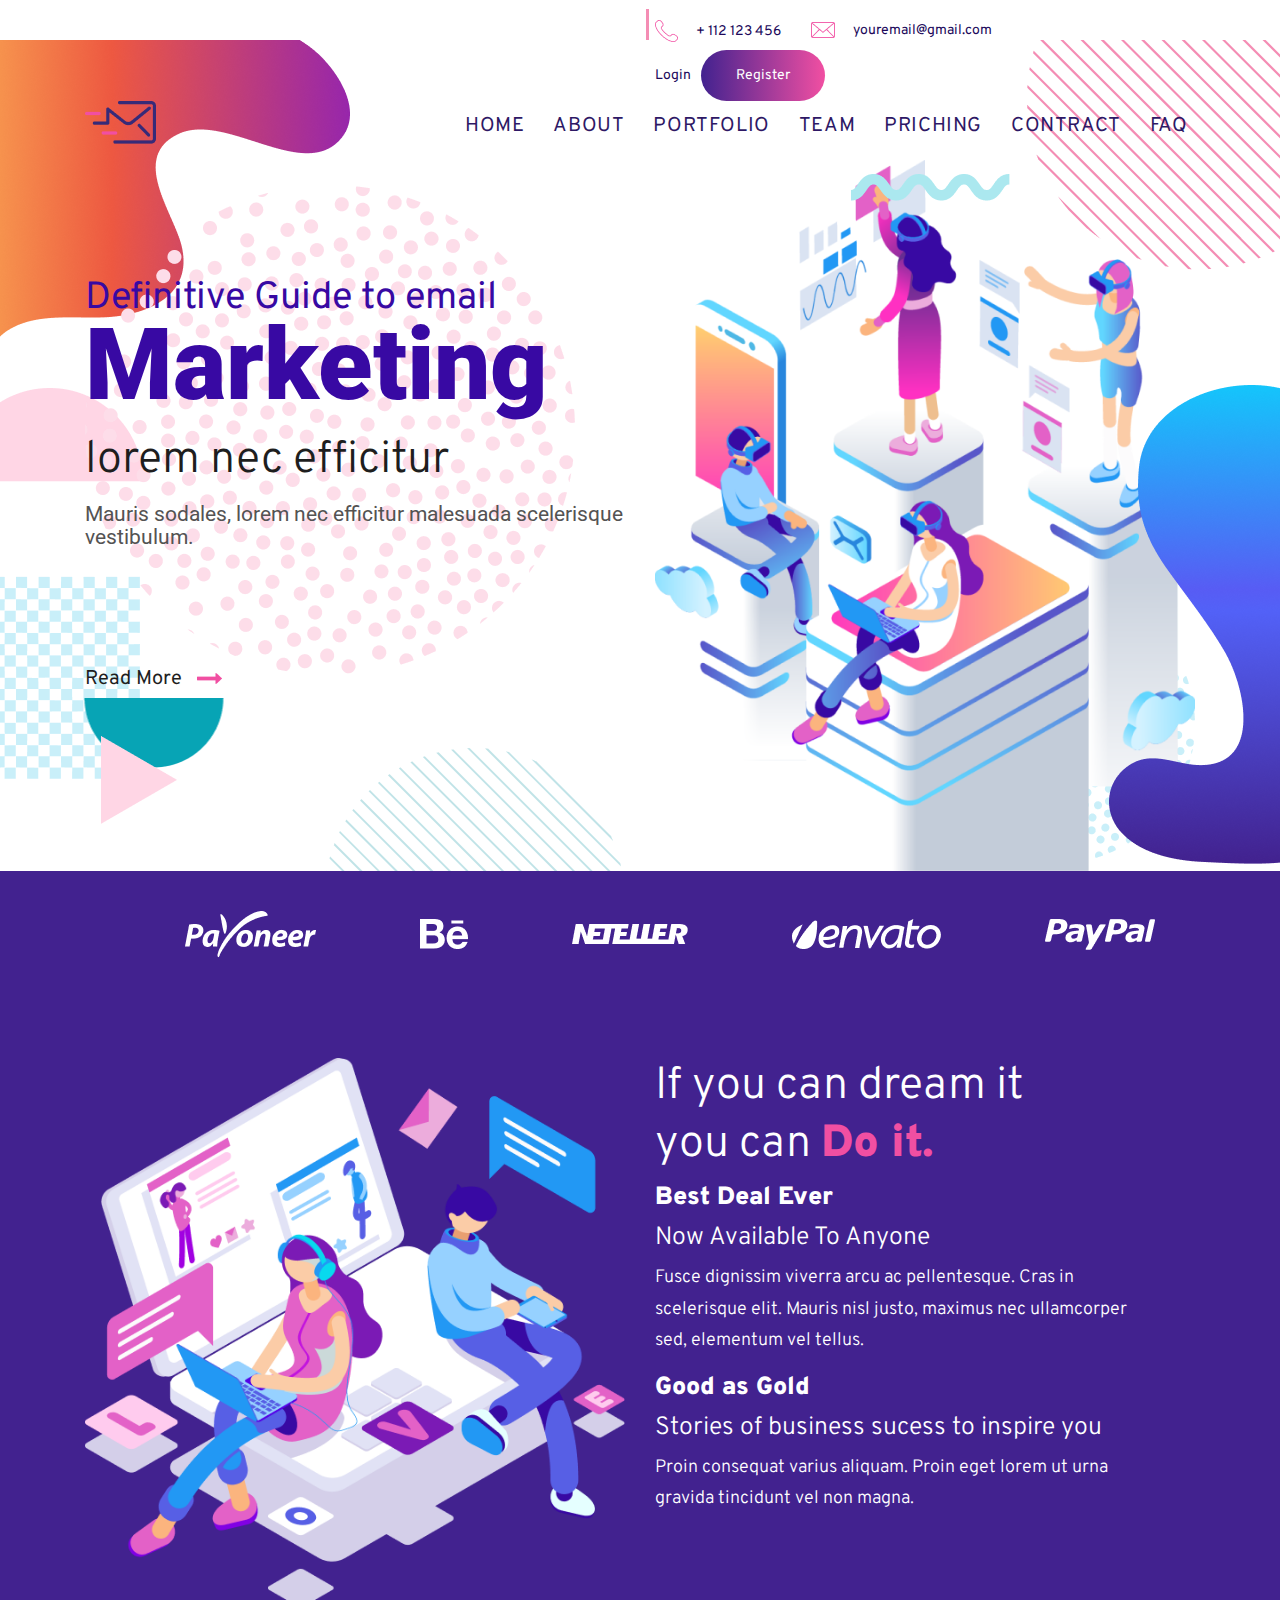
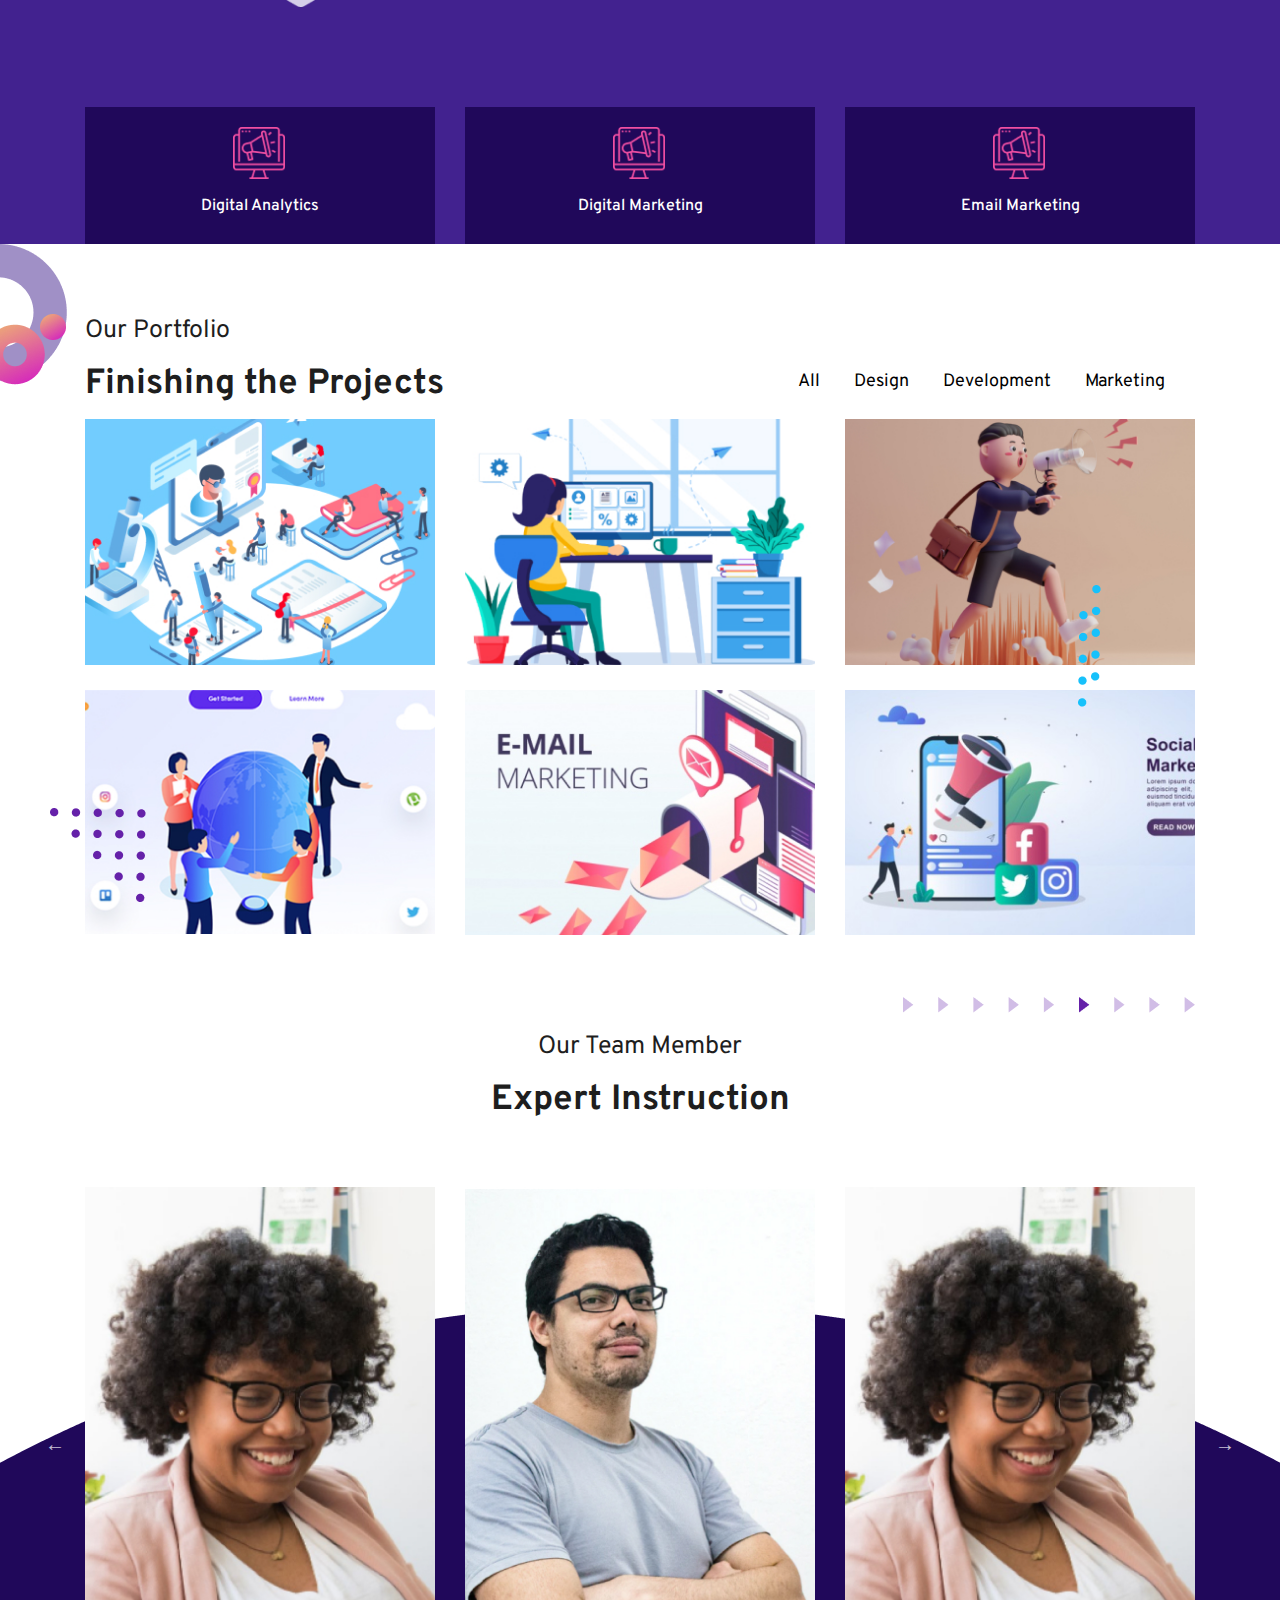
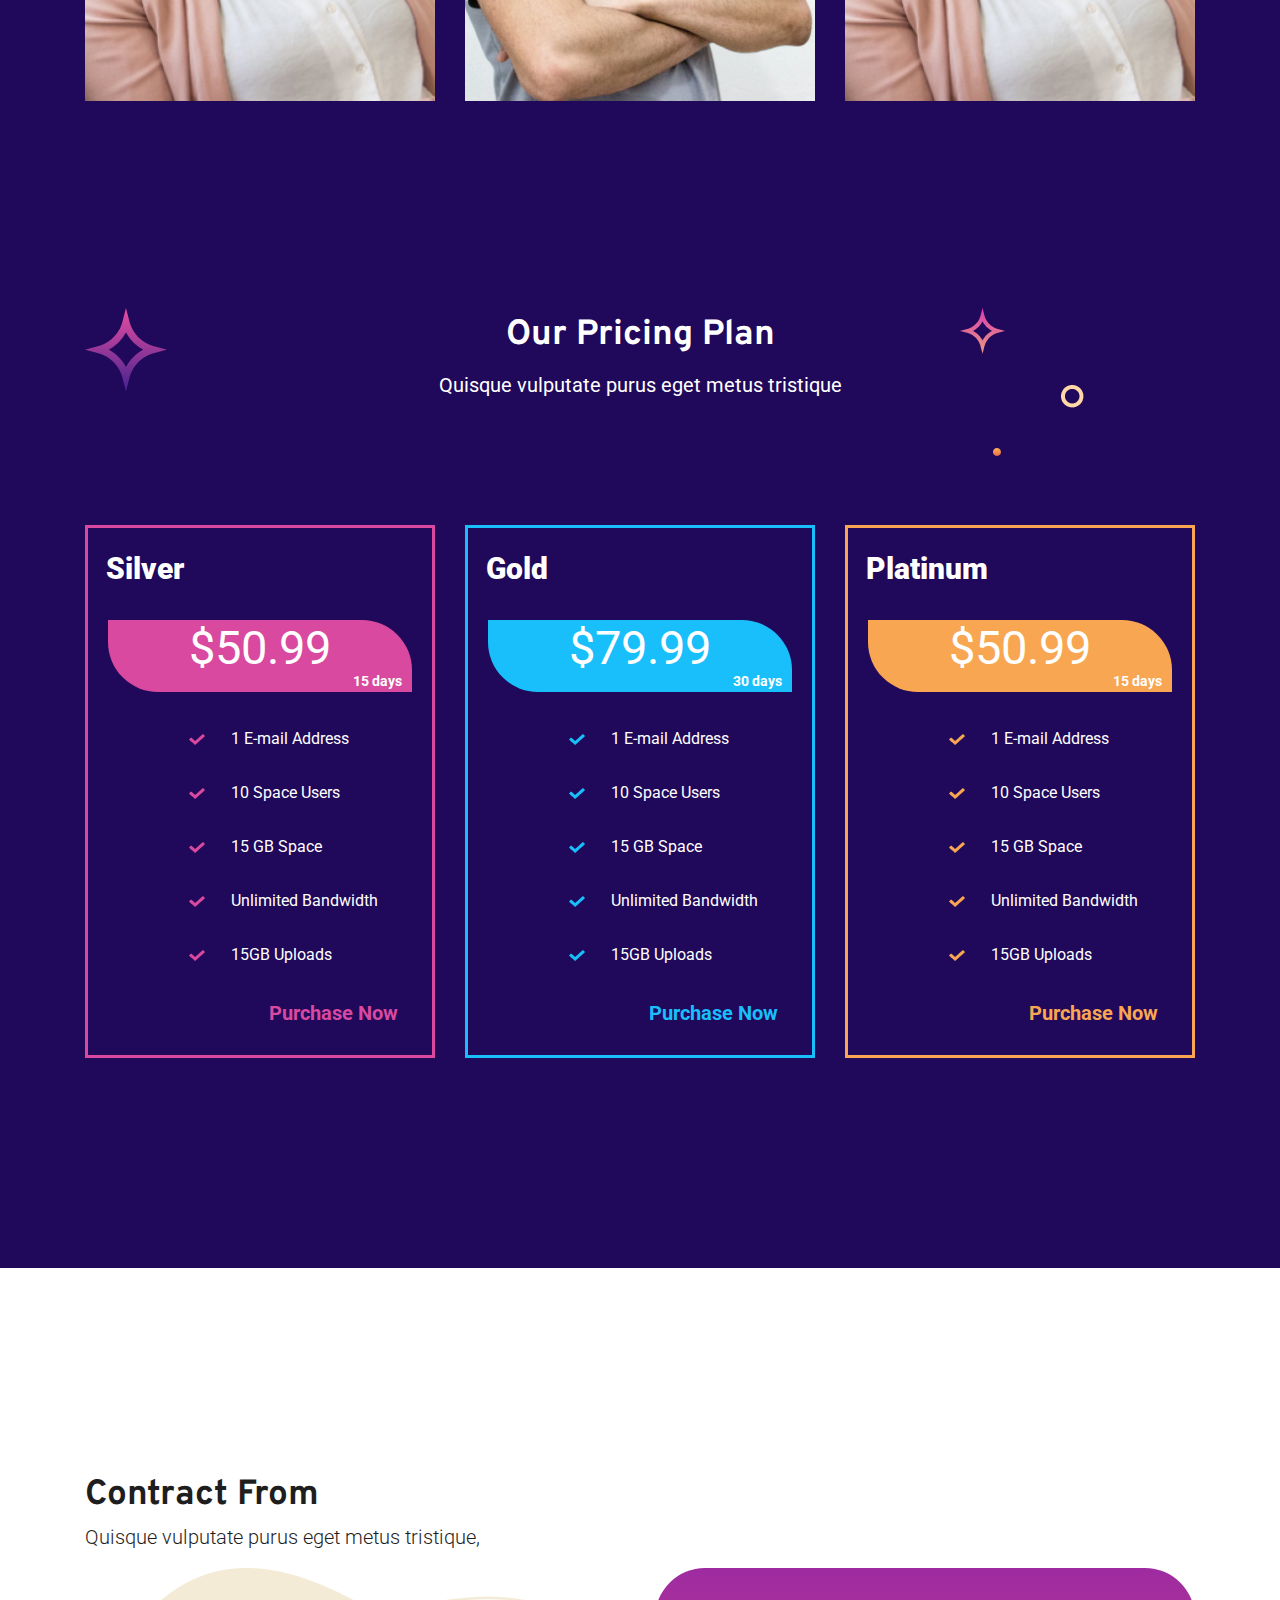
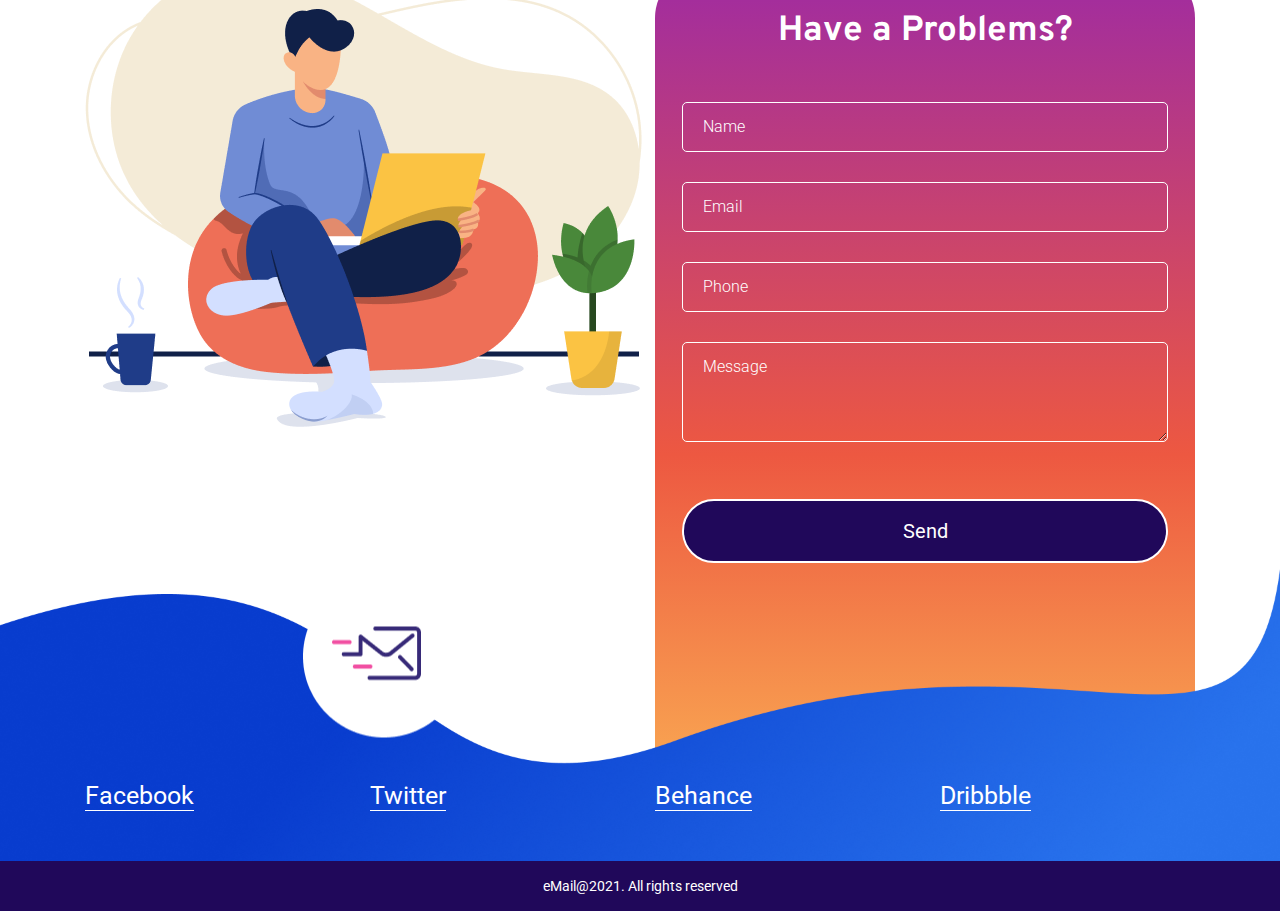
==== index.html @ 158a698a "first file added" ====
<!doctype html>
<html lang="en">

<head>
    <!-- Required meta tags -->
    <meta charset="utf-8">
    <meta name="viewport" content="width=device-width, initial-scale=1, shrink-to-fit=no">
    <title>email-marketing</title>
    <!-- CSS here -->
    <!-- bootstrap CSS file -->
    <link rel="stylesheet" href="assets/css/bootstrap.min.css">
    <!-- font-awesome CSS file -->
    <link rel="stylesheet" href="assets/css/font-awesome.min.css">
    <!-- meanmenu CSS file -->
    <link rel="stylesheet" href="assets/css/meanmenu.css">
    <!-- slick CSS file -->
    <link rel="stylesheet" href="assets/css/slick.css">
    <link rel="stylesheet" href="assets/css/slick-theme.css">
    <!-- default CSS file -->
    <link rel="stylesheet" href="assets/css/default.css">
    <!-- style CSS file -->
    <link rel="stylesheet" href="assets/css/style.css">
    <!-- responsive CSS file -->
    <link rel="stylesheet" href="assets/css/responsive.css">
</head>

<body>
    <!--header area stert-->
    <div class="heder-area">
        <div class="container">
            <div class="row">
                <div class="offset-md-6 col-md-6">
                    <ul class="header-contact">
                        <span></span>
                        <li>
                            <img src="assets/images/call.png" alt="call">
                            + 112 123 456
                        </li>
                        <li>
                            <img src="assets/images/mile.png" alt="mail">
                            youremail@gmail.com
                        </li>
                    </ul>
                    <div class="header-LoginRegister">
                        <ul>
                            <li>Login</li>
                            <li class="register">Register</li>
                        </ul>
                    </div>
                </div>
            </div>
        </div>
    </div>
    <!--header area end-->
    <!--menu area stert-->
    <nav class="menu-area">
        <div class="container">
            <div class="row">
                <div class="col-md-4">
                    <div class="mein-logo">
                        <a href="index2.html"><img src="assets/images/Logo.png" alt="meinlogo"></a>
                    </div>
                </div>
                <div class="col-md-8">
                    <div class="menubar">
                        <ul>
                            <li>
                                <a href="index2.html">Home</a>
                            </li>
                            <li>
                                <a href="index.html">About</a>
                            </li>
                            <li>
                                <a href="index.html">Portfolio</a>
                            </li>
                            <li>
                                <a href="index.html">Team</a>
                            </li>
                            <li>
                                <a href="index.html">Priching</a>
                            </li>
                            <li>
                                <a href="index.html">Contract</a>
                            </li>
                            <li class="pr-0">
                                <a href="index.html">FAQ</a>
                            </li>
                        </ul>
                    </div>
                </div>
            </div>
        </div>
    </nav>
    <!--menu area end-->
    <!--bennar area stert-->
    <section class="benner-area">
        <div class="banner-weper">
            <div class="container">
                <div class="row">
                    <div class="col-md-6">
                        <div class="banner-text">
                            <h5>Definitive Guide to email
                            </h5>
                            <spen>Marketing</spen>
                            <h6>lorem nec efficitur </h6>
                            <p>Mauris sodales, lorem nec efficitur malesuada
                                scelerisque vestibulum.</p>
                            <div class="read"><a href="index.html">Read More <img src="assets/images/right-arow.png" alt="right-arow"></a>
                                <spen><img src="assets/images/read%20more%20before.png" alt=""></spen>
                            </div>
                        </div>
                    </div>
                    <div class="col-md-6">
                        <div class="benner-right">
                            <img src="assets/images/dddddddddddddddddddd%201.png" alt="">
                        </div>
                    </div>
                </div>
            </div>
        </div>
        <div class="benner-laft-icon"></div>
        <div class="benner-right-icon"></div>
    </section>
    <!--bennar area end-->
    <!--about area stert-->
    <section class="about-area">
        <div class="container">
            <div class="about-weper">
                <ul>
                    <li>
                        <a href="index.html"><img src="assets/images/about-logo-01.png" alt="aboutimages"></a>
                    </li>
                    <li>
                        <a href="index.html"><img src="assets/images/about-logo-02.png" alt="aboutimages"></a>
                    </li>
                    <li>
                        <a href="index.html"><img src="assets/images/about-logo-03.png" alt="aboutimages"></a>
                    </li>
                    <li>
                        <a href="index.html"><img src="assets/images/about-logo-04.png" alt="aboutimages"></a>
                    </li>
                    <li>
                        <a href="index.html"><img src="assets/images/about-logo-05.png" alt="aboutimages"></a>
                    </li>
                </ul>
            </div>
            <div class="about-text">
                <div class="row">
                    <div class="col-md-6">
                        <div class="about-image">
                            <img src="assets/images/about-image.png" alt="aboutimage">
                        </div>
                    </div>
                    <div class="col-md-6">
                        <div class="about-text-weper">
                            <h6>If you can dream it
                                you can <spen>Do it.</spen>
                            </h6>
                            <h2>Best Deal Ever
                            </h2>
                            <h3>Now Available
                                To Anyone</h3>
                            <p>Fusce dignissim viverra arcu ac pellentesque. Cras in scelerisque elit. Mauris nisl justo, maximus nec ullamcorper sed, elementum vel tellus.</p>
                            <h2>Good as Gold
                            </h2>
                            <h3>Stories of business sucess to inspire you</h3>
                            <p>Proin consequat varius aliquam. Proin eget lorem ut urna gravida tincidunt vel non magna.</p>
                        </div>
                    </div>
                </div>
            </div>
            <div class="serves-area">
                <div class="row">
                    <div class="col-md-4">
                        <div class="serves-weper">
                            <span class="img">
                                <img class="normal" src="assets/images/service-01.png" alt=""> 
                                <img class="hover" src="assets/images/service-03.png" alt="">
                            </span>

                            <h6>Digital Analytics</h6>
                        </div>
                    </div>
                    <div class="col-md-4">
                        <div class="serves-weper">
                            <span class="img">
                                <img class="normal" src="assets/images/service-01.png" alt=""> 
                                <img class="hover" src="assets/images/service-03.png" alt="">
                            </span>
                            <h6>Digital Marketing</h6>
                        </div>
                    </div>
                    <div class="col-md-4">
                        <div class="serves-weper">
                              <span class="img">
                                    <img class="normal" src="assets/images/service-01.png" alt=""> 
                                    <img class="hover" src="assets/images/service-03.png" alt="">
                                </span>
                            <h6>Email Marketing</h6>
                        </div>
                    </div>
                </div>
            </div>
        </div>
        <div class="cle"></div>
    </section>
    <!--about area end-->
    <!--Project area stert-->
    <section class="project">
        <div class="container">
            <div class="row">
                <div class="col-md-6">
                    <div class="project-title">
                        <h4>Our Portfolio</h4>
                        <h2>Finishing the Projects</h2>
                    </div>
                </div>
                <div class="col-md-6">
                    <div class="project-itembar mixitup">
                        <ul>
                            <li>
                                <button type="button" data-filter=".all" class="mixitup_btn">All</button>
                            </li>
                            <li> <button type="button" data-filter=".Design" class="mixitup_btn">Design</button> </li>
                            <li> <button type="button" data-filter=".Development" class="mixitup_btn">Development</button> </li>
                            <li> <button type="button" data-filter=".Marketing" class="mixitup_btn">Marketing</button></li>
                        </ul>
                    </div>
                </div>
            </div>
            <div class="project-item">
               <div class="mixitup-glary">
                <div class="row">
                    <div class="col-md-4 mix Development">
                        <div class="item-image">
                            <img src="assets/images/item-01.jpg" alt="item-image">
                            <div class="item-text">
                                <h2>Social Media Marketing</h2>
                                <h4> Purus eget metus</h4>
                            </div>
                        </div>
                    </div>
                    <div class="col-md-4 mix Design">
                        <div class="item-image">
                            <img src="assets/images/item-02.jpg" alt="item-image">
                            <div class="item-text">
                                <h2>Social Media Marketing</h2>
                                <h4> Purus eget metus</h4>
                            </div>
                        </div>
                    </div>
                    <div class="col-md-4 mix Development">
                        <div class="item-image">
                            <img src="assets/images/item-03.jpg" alt="item-image">
                            <div class="item-text">
                                <h2>Social Media Marketing</h2>
                                <h4> Purus eget metus</h4>
                            </div>
                        </div>
                    </div>
                    <div class="col-md-4 mix Design">
                        <div class="item-image">
                            <img src="assets/images/item-04.jpg" alt="item-image">
                            <div class="item-text">
                                <h2>Social Media Marketing</h2>
                                <h4> Purus eget metus</h4>
                            </div>
                        </div>
                    </div>
                    <div class="col-md-4 mix Design">
                        <div class="item-image">
                            <img src="assets/images/item-05.jpg" alt="item-image">
                            <div class="item-text">
                                <h2>Social Media Marketing</h2>
                                <h4> Purus eget metus</h4>
                            </div>
                        </div>
                    </div>
                    <div class="col-md-4 mix Marketing">
                        <div class="item-image">
                            <img src="assets/images/item-06.jpg" alt="item-image">
                            <div class="item-text">
                                <h2>Social Media Marketing</h2>
                                <h4> Purus eget metus</h4>
                            </div>
                        </div>
                    </div>
                </div>
            </div>
            </div>
        </div>
        <div class="project-bg"></div>
        <div class="project-bg-two"></div>
        <div class="clr"></div>
    </section>
    <!--Project area end-->
    <!--Team-Member area stert-->
    <section class="team-member">
        <div class="container">
            <div class="team-member-weper">
                <div class="titel">
                    <h3>Our Team Member</h3>
                    <h2>Expert Instruction</h2>
                </div>
                <div class="member-item">
                    <div class="row pojicet">
                        <div class="col-md-4">
                            <div class="member-item-weper">
                                <img src="assets/images/member-item-01.jpg" alt="member-item">
                                <div class="member-item-titel">
                                    <h2>Mycal Black</h2>
                                    <h4>CEO, Founder</h4>
                                    <p>Lorem ipsum dolor sit amet, consectetur adipiscing elit. Sed malesuada vitae nunc vel dignissim. Proin </p>
                                    <div class="member-link">
                                        <ul>
                                            <li><a href="#"><img src="assets/images/memberlink01.png" alt="member-link"></a></li>
                                            <li><a href="#"><img src="assets/images/memberlink02.png" alt="member-link"></a></li>
                                            <li><a href="#"><img src="assets/images/memberlink03.png" alt="member-link"></a></li>
                                            <li><a href="#"><img src="assets/images/memberlink04.png" alt="member-link"></a></li>
                                        </ul>
                                    </div>
                                </div>
                            </div>
                        </div>
                        <div class="col-md-4">
                            <div class="member-item-weper">
                                <img src="assets/images/member-item-02.jpg" alt="member-item">
                                <div class="member-item-titel">
                                    <h2>Mycal Black</h2>
                                    <h4>CEO, Founder</h4>
                                    <p>Lorem ipsum dolor sit amet, consectetur adipiscing elit. Sed malesuada vitae nunc vel dignissim. Proin </p>
                                    <div class="member-link">
                                        <ul>
                                            <li><a href="#"><img src="assets/images/memberlink01.png" alt="member-link"></a></li>
                                            <li><a href="#"><img src="assets/images/memberlink02.png" alt="member-link"></a></li>
                                            <li><a href="#"><img src="assets/images/memberlink03.png" alt="member-link"></a></li>
                                            <li><a href="#"><img src="assets/images/memberlink04.png" alt="member-link"></a></li>
                                        </ul>
                                    </div>
                                </div>
                            </div>
                        </div>
                        <div class="col-md-4">
                            <div class="member-item-weper">
                                <img src="assets/images/member-item-01.jpg" alt="member-item">
                                <div class="member-item-titel">
                                    <h2>Mycal Black</h2>
                                    <h4>CEO, Founder</h4>
                                    <p>Lorem ipsum dolor sit amet, consectetur adipiscing elit. Sed malesuada vitae nunc vel dignissim. Proin </p>
                                    <div class="member-link">
                                        <ul>
                                            <li><a href="#"><img src="assets/images/memberlink01.png" alt="member-link"></a></li>
                                            <li><a href="#"><img src="assets/images/memberlink02.png" alt="member-link"></a></li>
                                            <li><a href="#"><img src="assets/images/memberlink03.png" alt="member-link"></a></li>
                                            <li><a href="#"><img src="assets/images/memberlink04.png" alt="member-link"></a></li>
                                        </ul>
                                    </div>
                                </div>
                            </div>
                        </div>
                        <div class="col-md-4">
                            <div class="member-item-weper">
                                <img src="assets/images/member-item-01.jpg" alt="member-item">
                                <div class="member-item-titel">
                                    <h2>Mycal Black</h2>
                                    <h4>CEO, Founder</h4>
                                    <p>Lorem ipsum dolor sit amet, consectetur adipiscing elit. Sed malesuada vitae nunc vel dignissim. Proin </p>
                                    <div class="member-link">
                                        <ul>
                                            <li><a href="#"><img src="assets/images/memberlink01.png" alt="member-link"></a></li>
                                            <li><a href="#"><img src="assets/images/memberlink02.png" alt="member-link"></a></li>
                                            <li><a href="#"><img src="assets/images/memberlink03.png" alt="member-link"></a></li>
                                            <li><a href="#"><img src="assets/images/memberlink04.png" alt="member-link"></a></li>
                                        </ul>
                                    </div>
                                </div>
                            </div>
                        </div>
                    </div>
                </div>
            </div>
        </div>
    </section>
    <!--Team-Member area end-->
    <!--Plan area stert-->
    <section class="plan-area">
        <div class="container">
            <div class="plan-titel">
                <h2>Our Pricing Plan</h2>
                <h4>Quisque vulputate purus eget metus tristique</h4>
            </div>
            <div class="plan-item">
                <div class="row">
                    <div class="col-md-4">
                        <div class="silver">
                            <h2>Silver</h2>
                            <div class="amount">
                                <h5>$50.99</h5>
                                <h4>15 days</h4>
                            </div>
                            <div class="silver-list">
                                <ul>
                                    <li><img src="assets/images/silverlist.png" alt="silverlist">1 E-mail Address</li>
                                    <li><img src="assets/images/silverlist.png" alt="silverlist">10 Space Users</li>
                                    <li><img src="assets/images/silverlist.png" alt="silverlist">15 GB Space</li>
                                    <li><img src="assets/images/silverlist.png" alt="silverlist">Unlimited Bandwidth</li>
                                    <li><img src="assets/images/silverlist.png" alt="silverlist">15GB Uploads</li>
                                </ul>
                            </div>
                            <div class="purchase-on">
                                <h6>Purchase Now</h6>
                            </div>
                        </div>
                    </div>
                    <div class="col-md-4">
                        <div class="silver gold">
                            <h2>Gold</h2>
                            <div class="amount">
                                <h5>$79.99</h5>
                                <h4>30 days</h4>
                            </div>
                            <div class="silver-list">
                                <ul>
                                    <li><img src="assets/images/silverlist01.png" alt="silverlist">1 E-mail Address</li>
                                    <li><img src="assets/images/silverlist01.png" alt="silverlist">10 Space Users</li>
                                    <li><img src="assets/images/silverlist01.png" alt="silverlist">15 GB Space</li>
                                    <li><img src="assets/images/silverlist01.png" alt="silverlist">Unlimited Bandwidth</li>
                                    <li><img src="assets/images/silverlist01.png" alt="silverlist">15GB Uploads</li>
                                </ul>
                            </div>
                            <div class="purchase-on">
                                <h6>Purchase Now</h6>
                            </div>
                        </div>
                    </div>
                    <div class="col-md-4">
                        <div class="silver platinum">
                            <h2>Platinum</h2>
                            <div class="amount">
                                <h5>$50.99</h5>
                                <h4>15 days</h4>
                            </div>
                            <div class="silver-list">
                                <ul>
                                    <li><img src="assets/images/silverlist02.png" alt="silverlist">1 E-mail Address</li>
                                    <li><img src="assets/images/silverlist02.png" alt="silverlist">10 Space Users</li>
                                    <li><img src="assets/images/silverlist02.png" alt="silverlist">15 GB Space</li>
                                    <li><img src="assets/images/silverlist02.png" alt="silverlist">Unlimited Bandwidth</li>
                                    <li><img src="assets/images/silverlist02.png" alt="silverlist">15GB Uploads</li>
                                </ul>
                            </div>
                            <div class="purchase-on">
                                <h6>Purchase Now</h6>
                            </div>
                        </div>
                    </div>
                </div>
            </div>
        </div>
    </section>
    <!--Plan area end-->
    <!--Contract area stert-->
    <section class="contract-area">
        <div class="container">
            <div class="contract-weper">
                <div class="row">
                    <div class="col-md-6">
                        <div class="contract-titel">
                            <h2>Contract From</h2>
                            <p>Quisque vulputate purus eget metus tristique,</p>
                            <img src="assets/images/contact-bg.png" alt="contact-bg">
                        </div>
                    </div>
                    <div class="col-md-6">
                        <div class="from-weper">
                            <div class="titel">
                                <h2>Have a Problems?</h2>
                            </div>
                            <form action="index.html">
                                <input type="text" id="name" required placeholder="Name">
                                <input type="email" id="email" required placeholder="Email">
                                <input type="number" id="phone" required placeholder="Phone">
                                <textarea id="message" required placeholder="Message"></textarea>
                                <div class="send-btn">
                                    <input type="submit" value="Send">
                                </div>
                            </form>
                        </div>
                    </div>
                </div>
            </div>
        </div>
    </section>
    <!--Contract area end-->
    <!--footer area stert-->
    <footer class="footer-area">
        <div class="container">
            <div class="row">
                <div class="col-md-3">
                    <div class="footer-link">
                        <a href="index.html">Facebook</a>
                    </div>
                </div>
                <div class="col-md-3">
                    <div class="footer-link">
                        <a href="index.html">Twitter</a>
                    </div>
                </div>
                <div class="col-md-3">
                    <div class="footer-link">
                        <a href="index.html">Behance</a>
                    </div>
                </div>
                <div class="col-md-3">
                    <div class="footer-link">
                        <a href="index.html">Dribbble</a>
                    </div>
                </div>
            </div>
        </div>
    </footer>
    <!--footer area end-->
    <!--copright area stert-->
    <div class="copright">
        <div class="container">
            <p>eMail@2021. All rights reserved</p>
        </div>
    </div>
    <!--copright area end-->
    <!-- JS here -->
    <!-- jquery-1.12.4.min core JS file -->
    <script src="assets/js/jquery-1.12.4.min.js"></script>
    <!-- bootstrap core JS file -->
    <script src="assets/js/popper.min.js"></script>
    <script src="assets/js/bootstrap.min.js"></script>
    <!-- mixitup core JS file -->
    <script src="js/mixitup.min.js"></script>
    <!-- slick core JS file -->
    <script src="assets/js/slick.min.js"></script>
    <!-- jquery.meanmenu.min core JS file -->
    <script src="assets/js/jquery.meanmenu.min.js"></script>
    <!-- Magnific Popup core JS file -->
    <script src="assets/js/jquery.magnific-popup.min.js"></script>
    <!-- plugins core JS file -->
    <script src="assets/js/plugins.js"></script>
    <!-- custom core JS file -->
    <script src="assets/js/custom.js"></script>
</body>

</html>
---- assets/css/default.css ----
/* Deafult Margin & Padding */
/*-- Margin Top --*/
.mt-5 {
	margin-top: 5px;
}
.mt-10 {
	margin-top: 10px;
}
.mt-15 {
	margin-top: 15px;
}
.mt-20 {
	margin-top: 20px;
}
.mt-25 {
	margin-top: 25px;
}
.mt-30 {
	margin-top: 30px;
}
.mt-35 {
	margin-top: 35px;
}
.mt-40 {
	margin-top: 40px;
}
.mt-45 {
	margin-top: 45px;
}
.mt-50 {
	margin-top: 50px;
}
.mt-55 {
	margin-top: 55px;
}
.mt-60 {
	margin-top: 60px;
}
.mt-65 {
	margin-top: 65px;
}
.mt-70 {
	margin-top: 70px;
}
.mt-75 {
	margin-top: 75px;
}
.mt-80 {
	margin-top: 80px;
}
.mt-85 {
	margin-top: 85px;
}
.mt-90 {
	margin-top: 90px;
}
.mt-95 {
	margin-top: 95px;
}
.mt-100 {
	margin-top: 100px;
}
.mt-105 {
	margin-top: 105px;
}
.mt-110 {
	margin-top: 110px;
}
.mt-115 {
	margin-top: 115px;
}
.mt-120 {
	margin-top: 120px;
}
.mt-125 {
	margin-top: 125px;
}
.mt-130 {
	margin-top: 130px;
}
.mt-135 {
	margin-top: 135px;
}
.mt-140 {
	margin-top: 140px;
}
.mt-145 {
	margin-top: 145px;
}
.mt-150 {
	margin-top: 150px;
}
.mt-155 {
	margin-top: 155px;
}
.mt-160 {
	margin-top: 160px;
}
.mt-165 {
	margin-top: 165px;
}
.mt-170 {
	margin-top: 170px;
}
.mt-175 {
	margin-top: 175px;
}
.mt-180 {
	margin-top: 180px;
}
.mt-185 {
	margin-top: 185px;
}
.mt-190 {
	margin-top: 190px;
}
.mt-195 {
	margin-top: 195px;
}
.mt-200 {
	margin-top: 200px;
}
/*-- Margin Bottom --*/

.mb-5 {
	margin-bottom: 5px;
}
.mb-10 {
	margin-bottom: 10px;
}
.mb-15 {
	margin-bottom: 15px;
}
.mb-20 {
	margin-bottom: 20px;
}
.mb-25 {
	margin-bottom: 25px;
}
.mb-30 {
	margin-bottom: 30px;
}
.mb-35 {
	margin-bottom: 35px;
}
.mb-40 {
	margin-bottom: 40px;
}
.mb-45 {
	margin-bottom: 45px;
}
.mb-50 {
	margin-bottom: 50px;
}
.mb-55 {
	margin-bottom: 55px;
}
.mb-60 {
	margin-bottom: 60px;
}
.mb-65 {
	margin-bottom: 65px;
}
.mb-70 {
	margin-bottom: 70px;
}
.mb-75 {
	margin-bottom: 75px;
}
.mb-80 {
	margin-bottom: 80px;
}
.mb-85 {
	margin-bottom: 85px;
}
.mb-90 {
	margin-bottom: 90px;
}
.mb-95 {
	margin-bottom: 95px;
}
.mb-100 {
	margin-bottom: 100px;
}
.mb-105 {
	margin-bottom: 105px;
}
.mb-110 {
	margin-bottom: 110px;
}
.mb-115 {
	margin-bottom: 115px;
}
.mb-120 {
	margin-bottom: 120px;
}
.mb-125 {
	margin-bottom: 125px;
}
.mb-130 {
	margin-bottom: 130px;
}
.mb-135 {
	margin-bottom: 135px;
}
.mb-140 {
	margin-bottom: 140px;
}
.mb-145 {
	margin-bottom: 145px;
}
.mb-150 {
	margin-bottom: 150px;
}
.mb-155 {
	margin-bottom: 155px;
}
.mb-160 {
	margin-bottom: 160px;
}
.mb-165 {
	margin-bottom: 165px;
}
.mb-170 {
	margin-bottom: 170px;
}
.mb-175 {
	margin-bottom: 175px;
}
.mb-180 {
	margin-bottom: 180px;
}
.mb-185 {
	margin-bottom: 185px;
}
.mb-190 {
	margin-bottom: 190px;
}
.mb-195 {
	margin-bottom: 195px;
}
.mb-200 {
	margin-bottom: 200px;
}
/*-- Padding Top --*/

.pt-5 {
	padding-top: 5px;
}
.pt-10 {
	padding-top: 10px;
}
.pt-15 {
	padding-top: 15px;
}
.pt-20 {
	padding-top: 20px;
}
.pt-25 {
	padding-top: 25px;
}
.pt-30 {
	padding-top: 30px;
}
.pt-35 {
	padding-top: 35px;
}
.pt-40 {
	padding-top: 40px;
}
.pt-45 {
	padding-top: 45px;
}
.pt-50 {
	padding-top: 50px;
}
.pt-55 {
	padding-top: 55px;
}
.pt-60 {
	padding-top: 60px;
}
.pt-65 {
	padding-top: 65px;
}
.pt-70 {
	padding-top: 70px;
}
.pt-75 {
	padding-top: 75px;
}
.pt-80 {
	padding-top: 80px;
}
.pt-85 {
	padding-top: 85px;
}
.pt-90 {
	padding-top: 90px;
}
.pt-95 {
	padding-top: 95px;
}
.pt-100 {
	padding-top: 100px;
}
.pt-105 {
	padding-top: 105px;
}
.pt-110 {
	padding-top: 110px;
}
.pt-115 {
	padding-top: 115px;
}
.pt-120 {
	padding-top: 120px;
}
.pt-125 {
	padding-top: 125px;
}
.pt-130 {
	padding-top: 130px;
}
.pt-135 {
	padding-top: 135px;
}
.pt-140 {
	padding-top: 140px;
}
.pt-145 {
	padding-top: 145px;
}
.pt-150 {
	padding-top: 150px;
}
.pt-155 {
	padding-top: 155px;
}
.pt-160 {
	padding-top: 160px;
}
.pt-165 {
	padding-top: 165px;
}
.pt-170 {
	padding-top: 170px;
}
.pt-175 {
	padding-top: 175px;
}
.pt-180 {
	padding-top: 180px;
}
.pt-185 {
	padding-top: 185px;
}
.pt-190 {
	padding-top: 190px;
}
.pt-195 {
	padding-top: 195px;
}
.pt-200 {
	padding-top: 200px;
}
/*-- Padding Bottom --*/

.pb-5 {
	padding-bottom: 5px;
}
.pb-10 {
	padding-bottom: 10px;
}
.pb-15 {
	padding-bottom: 15px;
}
.pb-20 {
	padding-bottom: 20px;
}
.pb-25 {
	padding-bottom: 25px;
}
.pb-30 {
	padding-bottom: 30px;
}
.pb-35 {
	padding-bottom: 35px;
}
.pb-40 {
	padding-bottom: 40px;
}
.pb-45 {
	padding-bottom: 45px;
}
.pb-50 {
	padding-bottom: 50px;
}
.pb-55 {
	padding-bottom: 55px;
}
.pb-60 {
	padding-bottom: 60px;
}
.pb-65 {
	padding-bottom: 65px;
}
.pb-70 {
	padding-bottom: 70px;
}
.pb-75 {
	padding-bottom: 75px;
}
.pb-80 {
	padding-bottom: 80px;
}
.pb-85 {
	padding-bottom: 85px;
}
.pb-90 {
	padding-bottom: 90px;
}
.pb-95 {
	padding-bottom: 95px;
}
.pb-100 {
	padding-bottom: 100px;
}
.pb-105 {
	padding-bottom: 105px;
}
.pb-110 {
	padding-bottom: 110px;
}
.pb-115 {
	padding-bottom: 115px;
}
.pb-120 {
	padding-bottom: 120px;
}
.pb-125 {
	padding-bottom: 125px;
}
.pb-130 {
	padding-bottom: 130px;
}
.pb-135 {
	padding-bottom: 135px;
}
.pb-140 {
	padding-bottom: 140px;
}
.pb-145 {
	padding-bottom: 145px;
}
.pb-150 {
	padding-bottom: 150px;
}
.pb-155 {
	padding-bottom: 155px;
}
.pb-160 {
	padding-bottom: 160px;
}
.pb-165 {
	padding-bottom: 165px;
}
.pb-170 {
	padding-bottom: 170px;
}
.pb-175 {
	padding-bottom: 175px;
}
.pb-180 {
	padding-bottom: 180px;
}
.pb-185 {
	padding-bottom: 185px;
}
.pb-190 {
	padding-bottom: 190px;
}
.pb-195 {
	padding-bottom: 195px;
}
.pb-200 {
	padding-bottom: 200px;
}



/*-- Padding Left --*/
.pl-0 {
	padding-left: 0px;
}
.pl-5 {
	padding-left: 5px;
}
.pl-10 {
	padding-left: 10px;
}
.pl-15 {
	padding-left: 15px;
}
.pl-20{
	padding-left: 20px;
}
.pl-25 {
	padding-left: 35px;
}
.pl-30 {
	padding-left: 30px;
}
.pl-35 {
	padding-left: 35px;
}

.pl-35 {
	padding-left: 35px;
}

.pl-40 {
	padding-left: 40px;
}

.pl-45 {
	padding-left: 45px;
}

.pl-50 {
	padding-left: 50px;
}

.pl-55 {
	padding-left: 55px;
}

.pl-60 {
	padding-left: 60px;
}
.pl-65 {
	padding-left: 65px;
}
.pl-70 {
	padding-left: 70px;
}
.pl-75 {
	padding-left: 75px;
}
.pl-80 {
	padding-left: 80px;
}
.pl-85 {
	padding-left: 80px;
}
.pl-90 {
	padding-left: 90px;
}
.pl-95 {
	padding-left: 95px;
}
.pl-100 {
	padding-left: 100px;
}


/*-- Padding Right --*/
.pr-0 {
	padding-right: 0px;
}
.pr-5 {
	padding-right: 5px;
}
.pr-10 {
	padding-right: 10px;
}
.pr-15 {
	padding-right: 15px;
}
.pr-20{
	padding-right: 20px;
}
.pr-25 {
	padding-right: 35px;
}
.pr-30 {
	padding-right: 30px;
}
.pr-35 {
	padding-right: 35px;
}

.pr-35 {
	padding-right: 35px;
}

.pr-40 {
	padding-right: 40px;
}

.pr-45 {
	padding-right: 45px;
}

.pr-50 {
	padding-right: 50px;
}

.pr-55 {
	padding-right: 55px;
}

.pr-60 {
	padding-right: 60px;
}
.pr-65 {
	padding-right: 65px;
}
.pr-70 {
	padding-right: 70px;
}
.pr-75 {
	padding-right: 75px;
}
.pr-80 {
	padding-right: 80px;
}
.pr-85 {
	padding-right: 80px;
}
.pr-90 {
	padding-right: 90px;
}
.pr-95 {
	padding-right: 95px;
}
.pr-100 {
	padding-right: 100px;
}

/* font weight */
.f-700{font-weight: 700;}
.f-600{font-weight: 600;}
.f-500{font-weight: 500;}
.f-400{font-weight: 400;}
.f-300{font-weight: 300;}

/* Background Color */

.gray-bg {
	background: #f7f7fd;
}
.white-bg {
	background: #fff;
}
.black-bg {
	background: #222;
}
.theme-bg {
	background: #222;
}
.primary-bg {
	background: #222;
}
/* Color */

.white-color {
	color: #fff;
}
.black-color {
	color: #222;
}
.theme-color {
	color: #222;
}
.primary-color {
	color: #222;
}
/* black overlay */

[data-overlay] {
	position: relative;
}
[data-overlay]::before {
	background: #000 none repeat scroll 0 0;
	content: "";
	height: 100%;
	left: 0;
	position: absolute;
	top: 0;
	width: 100%;
	z-index: 1;
}
[data-overlay="3"]::before {
	opacity: 0.3;
}
[data-overlay="4"]::before {
	opacity: 0.4;
}
[data-overlay="5"]::before {
	opacity: 0.5;
}
[data-overlay="6"]::before {
	opacity: 0.6;
}
[data-overlay="7"]::before {
	opacity: 0.7;
}
[data-overlay="8"]::before {
	opacity: 0.8;
}
[data-overlay="9"]::before {
	opacity: 0.9;
}
---- assets/css/style.css ----
/* 1. Theme default css */
@import url('https://fonts.googleapis.com/css2?family=Overpass:ital,wght@0,100;0,200;0,300;0,400;0,600;0,700;0,800;0,900;1,100;1,200;1,300;1,400;1,600;1,700;1,800;1,900&family=Roboto:ital,wght@0,100;0,300;0,400;0,500;0,700;0,900;1,300;1,400;1,700&display=swap');

* {
    margin: 0;
    padding: 0;
}

ul {
    list-style: none;
    margin: 0;
    padding: 0;
}

body {}

/*header area stert css*/
.header-contact {
    display: inline-flex;
    padding: 20px 0;
    position: relative;
}

.header-contact span {
    position: absolute;
    content: "";
    left: 43.75%;
    right: 55.31%;
    top: 50%;
    bottom: 0px;
    background: #F48DB4;
    z-index: 1;
    transform: translate(-170px, -22px);
}

.header-contact li {
    padding-right: 30px;
    font-family: Overpass;
    font-style: normal;
    font-weight: normal;
    font-size: 14px;
    line-height: 21px;
    color: #20085A;
}

.header-contact li img {
    padding-right: 15px;
}

.header-LoginRegister {
    display: inline-block;
}

.header-LoginRegister ul {
    display: flex;
}

.header-LoginRegister ul li {
    font-family: Overpass;
    font-style: normal;
    font-weight: 400;
    font-size: 14px;
    line-height: 21px;
    color: #20085A;
    cursor: pointer;
}

.header-LoginRegister ul .register {
    background: linear-gradient(90deg, #42228F 0%, #F14FA2 100%);
    padding: 15px 35px;
    border-radius: 50px;
    margin-left: 10px;
    color: #fff;
    margin-top: -15px;
    font-size: 14px;
    font-family: Overpass;
    font-weight: 400;
    cursor: pointer;
}

/*header area end css*/
/*menu area stert css*/
.menubar ul li {
    display: inline-block;
    padding: 10px 25px 0px 0;
    font-family: Overpass;
    font-style: normal;
    font-weight: normal;
    font-size: 20px;
    line-height: 31px;
    letter-spacing: 0.03em;
    text-transform: uppercase;
}

.pr-0 {
    padding-right: 0;
}

.menubar ul li a {
    color: #2E1865;
    text-decoration: none;
    transition: all .3s linear;
}

.menubar ul li a:hover {
    color: #F14FA2;
}

/*menu area end css*/
/*bennar area stert css*/
.benner-area {
    position: relative;
    margin-top: -104px;
    padding-top: 75px;
    z-index: -1;
}

.benner-area:before {
    position: absolute;
    top: 0;
    left: 0;
    content: url(../images/banner-01.png);
    transform: translate(-50% -50%);
}

.benner-area:after {
    position: absolute;
    left: 0;
    bottom: 46%;
    content: url(../images/benner-02.png);
    transform: translate(-50% -50%);
    z-index: -1;
}

.benner-area .banner-weper {
    position: relative padding-top: 90px;
}

.benner-area .banner-weper:before {
    position: absolute;
    top: 0;
    right: 0;
    content: url(../images/benner-06.png);
    transform: translate(-50% -50%);
}

.benner-area .banner-weper:after {
    position: absolute;
    bottom: 0;
    right: 0;
    content: url(../images/benner-10.png);
    transform: translate(-50% -50%);
}

.banner-text {
    margin-top: 70px;
    background: url(../images/benner-text-bd.png);
    background-repeat: no-repeat;
    position: relative;
}

.banner-text:before {
    position: absolute;
    bottom: -360px;
    right: 0;
    content: url(../images/benner-05.png);
    transform: translate(-50% -50%);
    z-index: -1;
}

.banner-text h5 {
    font-family: Overpass;
    font-style: normal;
    font-weight: 400;
    font-size: 38px;
    line-height: 58px;
    color: #3809A3;
    padding-top: 85px;
}

.banner-text spen {
    font-family: Roboto;
    font-style: normal;
    font-weight: 900;
    font-size: 100px;
    line-height: 58px;
    color: #3809A3;
}

.banner-text h6 {
    font-family: Overpass;
    font-style: normal;
    font-weight: 300;
    font-size: 45px;
    line-height: 69px;
    color: #1E1E1E;
    margin-top: 20px;
}

.banner-text p {
    font-family: Roboto;
    font-style: normal;
    font-weight: 400;
    font-size: 21px;
    line-height: 23px;
    color: #545353;
    padding-bottom: 85px;
}

.banner-text .read {
    margin-top: 30px;
    position: relative;
}


.benner-laft-icon:before {
    position: absolute;
    bottom: 40px;
    left: 100px;
    content: url(../images/benner-04.png);
    transform: translate(-50% -50%);
    z-index: 1;
}

.benner-laft-icon:after {
    position: absolute;
    bottom: 85px;
    left: 0;
    content: url(../images/benner-03.png);
    transform: translate(-50% -50%);
    z-index: -1;
}

.banner-text .read a {
    font-family: Overpass;
    font-style: normal;
    font-weight: normal;
    font-size: 20px;
    line-height: 31px;
    color: #1E1E1E;
    text-decoration: none;
}

.banner-text .read spen {
    position: absolute;
    content: "";
    left: 173px;
    right: 0;
    top: 32px;
    bottom: 0;
    transform: translate(-50%, -50%);
}

.banner-text .read img {
    padding-left: 10px;
}

.benner-right {
    position: relative;
}

.benner-right img {
    width: 100%;
    margin-top: 45px;
}

.benner-right-icon:before {
    position: absolute;
    top: 134px;
    right: 270px;
    content: url(../images/benner-07.png);
    transform: translate(-50% -50%);
}

.benner-right-icon:after {
    position: absolute;
    bottom: 0;
    right: 85px;
    content: url(../images/benner-09.png);
    transform: translate(-50% -50%);
    z-index: -1;
}

/*bennar area end css*/
/*about area stert css*/
.about-area {
    background: #42228F;
}

.about-weper {
    padding-top: 40px;
}

.about-weper ul {}

.about-weper ul li {
    display: inline-block;
    padding-left: 100px;
}

.about-text {
    padding: 100px 0;
}

.about-image img {
    width: 100%;
}

.about-text-weper {
    color: #fff;
}

.about-text-weper h6 {
    font-family: Overpass;
    font-style: normal;
    font-weight: 300;
    font-size: 45px;
    line-height: 129.9%;
    padding-right: 95px;
}

.about-text-weper h6 spen {
    font-family: Overpass;
    font-style: normal;
    font-weight: 900;
    font-size: 45px;
    line-height: 129.9%;
    color: #F14FA2;
}

.about-text-weper h2 {
    font-family: Overpass;
    font-style: normal;
    font-weight: 900;
    font-size: 25px;
    line-height: 129.9%;
}

.about-text-weper h3 {
    font-family: Overpass;
    font-style: normal;
    font-weight: 300;
    font-size: 25px;
    line-height: 129.9%;
}

.about-text-weper p {
    font-family: Overpass;
    font-style: normal;
    font-weight: 300;
    font-size: 18px;
    line-height: 173.9%;
    padding-right: 50px;
}

.serves-area {}

.serves-area .serves-weper {
    text-align: center;
    background: #20085A;
    padding: 20px 0;
    font-family: Overpass;
    font-style: normal;
    font-weight: 600;
    font-size: 20px;
    line-height: 129.9%;
    color: #fff;
    transition: all .3s;
}
.serves-area .serves-weper .img{
    position: relative;
    display: block;
    width: 55px;
    height: 55px;
    margin: auto;
}
.serves-area .serves-weper .img img{
    position: absolute;
    left: 0;
    top: 0;
    transition: all .3s;
    height: 52px;
    width: 52px;
    object-fit: contain;

}
.serves-area .serves-weper .img img.hover{
    opacity: 0;
}
.serves-area .serves-weper:hover {
    background: #F14FA2;
}

.serves-area .serves-weper:hover .img img.hover{
    opacity: 1;
}

.serves-area .serves-weper:hover .img img.normal{
    opacity: 0;
}

.serves-area .serves-weper h6 {
    padding-top: 15px;
}

/*about area end css*/
/*Project area stert css*/
.project {
    margin: 70px 0;
    position: relative;
}

.project:before {
    position: absolute;
    content: url(../images/project-bg-01.png);
    top: -70px;
    left: 0;

}

.project:after {
    position: absolute;
    content: url(../images/project-bg-03.png);
    bottom: 50px;
    left: 50px;
}

.project .project-bg {
    position: absolute;
    content: url(../images/project-bg-05.png);
    top: 46%;
    right: 15%;
}

.project .project-bg-two {
    position: absolute;
    content: url(../images/project-bg-05.png);
    top: 42%;
    right: 14%;
}

.project-title {
    position: relative;
}

.project-title:before {
    position: absolute;
    content: url(../images/project-bg-02.png);
    top: 10px;
    left: -100px;
}

.project-title:after {
    position: absolute;
    content: url(../images/project-bg-06.png);
    top: 0;
    left: -45px;
}

.project-title h4 {
    font-family: Overpass;
    font-style: normal;
    font-weight: 400;
    font-size: 25px;
    line-height: 35px;
    color: #1E1E1E;

}

.project-title h2 {
    font-family: Overpass;
    font-style: normal;
    font-weight: 700;
    font-size: 35px;
    line-height: 54px;
    color: #1E1E1E;
}

.project-itembar {
    margin-top: 55px;
    text-align: right;
    position: relative;
}

.project-itembar ul {}

.project-itembar ul li {
    display: inline-block;
    padding-right: 30px;
    font-family: Overpass;
    font-style: normal;
    font-weight: 400;
    font-size: 18px;
    line-height: 15px;
    cursor: pointer;
}

button.mixitup_btn {
    border: none;
    background: none;
}

.project-item {
    position: relative;
}

.project-item:after {
    position: absolute;
    content: url(../images/project-bg-04.png);
    bottom: -60px;
    right: 0;
}

.project-item .item-image {
    text-align: center;
    position: relative;
    margin-bottom: 25px;
}

.project-item .item-image:hover.item-image .item-text {
    opacity: 1;
    visibility: visible;
}

.project-item .item-image img {
    width: 100%;
}

.item-image .item-text {
    background: #42228F;
    padding: 10px 0;
    position: absolute;
    bottom: 0;
    width: 100%;
    opacity: 0;
    visibility: hidden;
    transition: all .3s;
}

.project-item .item-image .item-text h2 {
    color: #F14FA2;
    font-family: Overpass;
    font-style: normal;
    font-weight: 700;
    font-size: 20px;
    line-height: 31px;
}

.project-item .item-image .item-text h4 {
    font-family: Overpass;
    font-style: normal;
    font-weight: 400;
    font-size: 14px;
    line-height: 30px;
    color: #FFFFFF;

}










/*Project area end css*/
/*Team-Member area stert css*/
.team-member {
    background: url(../images/bg-shape.png);
    background-position: bottom;
    background-repeat: no-repeat;
    width: 100%;
}

.team-member .team-member-weper {}

.team-member-weper .titel {
    text-align: center;
}

.team-member-weper .titel h3 {
    font-family: Overpass;
    font-style: normal;
    font-weight: 400;
    font-size: 25px;
    line-height: 35px;
    color: #1E1E1E;
}

.team-member-weper .titel h2 {
    font-family: Overpass;
    font-style: normal;
    font-weight: 700;
    font-size: 35px;
    line-height: 54px;
    color: #1E1E1E;
}

.member-item {
    margin-top: 60px;
}

.member-item-weper {
    position: relative;
}

.member-item-weper:hover .member-item-titel {
    visibility: visible;
    opacity: 1;
}

.member-item-weper img {
    width: 100%;
}

.member-item-weper .member-item-titel {
    text-align: center;
    position: absolute;
    top: 0;
    background: #F14FA2;
    padding: 105px 0;
    opacity: 0;
    visibility: hidden;
    transition: all .3s;
}

.member-item-weper .member-item-titel h2 {
    font-family: Roboto;
    font-style: normal;
    font-weight: 500;
    font-size: 29px;
    line-height: 34px;
    color: #FFFFFF;
}

.member-item-weper .member-item-titel h4 {
    font-family: Roboto;
    font-style: normal;
    font-weight: normal;
    font-size: 14px;
    line-height: 16px;
    color: #FFFFFF;
    border-bottom: 2px solid #FFFFFF;
    margin: 0 133px;
    padding-bottom: 10px;
}

.member-item-weper .member-item-titel p {
    font-family: Roboto;
    font-style: normal;
    font-weight: 400;
    font-size: 14px;
    line-height: 25px;
    color: #FFFFFF;
    margin: 30px 20px;
}

.member-link {
    margin-left: -15px;
    padding-top: 67px;
}

.member-link ul {}

.member-link ul li {
    display: inline-block;
    padding-left: 30px;
}

.member-link ul li a {}

.member-link ul li a img {
    width: 100%;
}




/*Team-Member area stert css*/
/*Plan area stert css*/

.plan-area {
    background: #20085A;
    padding: 210px 0;
    margin-top: -3px;
}

.plan-area .plan-titel {
    text-align: center;
    position: relative;
}

.plan-area .plan-titel:before {
    position: absolute;
    top: 0;
    content: url(../images/plantitel01.png);
    right: 10%;
    z-index: 1;
}

.plan-area .plan-titel:after {
    position: absolute;
    top: 0;
    content: url(../images/plantitel02.png);
    left: 0;
    z-index: 1;
}

.plan-area .plan-titel h2 {
    font-family: Overpass;
    font-style: normal;
    font-weight: 700;
    font-size: 35px;
    line-height: 54px;
    color: #FFFFFF;

}

.plan-area .plan-titel h4 {
    font-family: Roboto;
    font-style: normal;
    font-weight: 400;
    font-size: 20px;
    line-height: 30px;
    color: #FFFFFF;
}

.plan-item {
    margin-top: 125px;
}

.silver {
    color: #fff;
    border: 3px solid #D8499F;

}

.silver h2 {
    padding: 23px 0 26px 18px;
    font-family: Roboto;
    font-style: normal;
    font-weight: 900;
    font-size: 30px;
    line-height: 35px;
}

.amount {
    background: #D8499F;
    border-top-right-radius: 50px;
    border-bottom-left-radius: 50px;
    margin: 0 20px;
}

.amount h5 {
    font-family: Roboto;
    font-style: normal;
    font-weight: 400;
    font-size: 47px;
    line-height: 55px;
    text-align: center;
    margin: 0;
}

.amount h4 {
    font-family: Roboto;
    font-style: normal;
    font-weight: 700;
    font-size: 14px;
    line-height: 12px;
    margin: 0;
    text-align: right;
    padding: 0 10px 5px 0;
}

.silver-list {
    margin: 35px 0 5px 100px;
}

.silver-list ul li {
    padding-bottom: 30px;
}

.silver-list ul li img {
    padding-right: 25px;
}

.purchase-on {
    text-align: right;
}

.purchase-on h6 {
    font-family: Roboto;
    font-style: normal;
    font-weight: 700;
    font-size: 20px;
    line-height: 23px;
    color: #D8499F;
    margin-right: 34px;
    margin-bottom: 30px;
}

.silver.gold {
    border: 3px solid #18BFFB;
}

.silver.gold .amount {
    background: #18BFFB;
}

.silver.gold .purchase-on h6 {
    color: #18BFFB;
}

.silver.platinum {
    border: 3px solid #F9A652;
}

.silver.platinum .amount {
    background: #F9A652;
}

.silver.platinum .purchase-on h6 {
    color: #F9A652;
}

/*Plan area end css*/
/*Contract area stert css*/
.contract-area {
    margin-top: 200px;

}

.contract-weper {}

.contract-titel {}

.contract-titel h2 {
    font-family: Overpass;
    font-style: normal;
    font-weight: 700;
    font-size: 35px;
    line-height: 54px;
    color: #1E1E1E;
    margin-bottom: 0;
}

.contract-titel p {
    font-family: Roboto;
    font-style: normal;
    font-weight: 300;
    font-size: 20px;
    line-height: 30px;
    color: #1E1E1E;
}

.from-weper {
    background: linear-gradient(0deg, #FEC558 -17.09%, #ED5841 38.75%, #9D2AA4 101.39%);
    border-radius: 50px 50px 0px 0px;
    margin-top: 100px;
    z-index: -1;
}

.from-weper .titel {
    padding: 36px 0;
}

.from-weper .titel h2 {
    font-family: Overpass;
    font-style: normal;
    font-weight: 700;
    font-size: 35px;
    line-height: 54px;
    color: #FFFFFF;
    text-align: center;
}

.from-weper form {
    color: #fff;
}
.from-weper input,
.from-weper textarea{
    width: 90%;
    margin: 0px 27px;
    font-family: Roboto;
    font-style: normal;
    font-weight: 300;
    font-size: 16px;
    line-height: 30px;
    color: #FFFFFF;
    padding: 9px 20px;
    background: transparent;
    border: 0.5px solid #FFFFFF;
    box-sizing: border-box;
    border-radius: 5px;
    margin-bottom: 30px;
    transition: all .4s ease-in-out 0s;
}
.from-weper input::placeholder,
.from-weper textarea::placeholder{
    color: #fff;
}
.from-weper textarea{
    height: 100px
}
.from-weper input:focus,
.from-weper textarea:focus{
    outline: none;
    border-color: rgba(255,255,255,.5);
}
.send-btn {
    text-align: center;
}

input[type="submit"] {
    font-family: Roboto;
    font-style: normal;
    font-weight: normal;
    font-size: 20px;
    line-height: 30px;
    color: #FFFFFF;
    background: #20085A;
    border: 2px solid #FFFFFF;
    border-radius: 50px;
    padding: 15px 55px;
    margin-top: 20px;
    margin-bottom: 200px;
}

/*Contract area end css*/
/*footer area stert css*/
.footer-area {
    background-image: url(../images/footer-bg.png);
    background-repeat: no-repeat;
    width: 100%;
    background-position: center;
    background-size: cover;
    margin-top: -22%;
    position: relative;
}

.footer-area:before {
    position: absolute;
    top: 47%;
    left: 30%;
    content: url(../images/footer-befor.png);
    transform: translate(-50%, -50%);
}

.footer-link {
    font-family: Roboto;
    font-style: normal;
    font-weight: normal;
    font-size: 25px;
    line-height: 30px;
    padding: 300px 0 50px 0;
}

.footer-link a {
    text-decoration: none;
    border-bottom: 1px solid #FFFFFF;
    color: #fff;
}

/*footer area end css*/
/*copright area stert css*/
.copright {
    text-align: center;
    background: #20085A;
    padding: 10px 0;
}

.copright p {
    font-family: Roboto;
    font-style: normal;
    font-weight: normal;
    font-size: 14px;
    line-height: 30px;
    color: #FFFFFF;
    margin: 0;

}

/*copright area end css*/
/*index2 css stert*/
/*header-two area stert css*/
.header-two {
    position: absolute;
    top: 0;
    width: 100%;
    z-index: 11;
}

.header-two .header-contact li {
    color: #FFFFFF;
}

.header-two .header-LoginRegister ul li {
    color: #FFFFFF;
}

.header-two .header-LoginRegister ul .register {
    background: none;
}

.header-two .header-LoginRegister ul .register a {
    color: #fff
}

.header-two .header-LoginRegister ul .register a:hover {
    color: #fff
}

/*header-two area end css*/
/*menu area two stert css*/
.menu-area-two {
    position: absolute;
    top: 50px;
    width: 100%;
    z-index: 1;
}

.mein-logo-two {
    margin-top: 14px;
}

.menubar-two {
    position: relative
}

.menubar-two:before {
    position: absolute;
    right: -1px;
    top: -4px;
    background: #15AD7D;
    border-radius: 50px;
    border: 5px solid #1E1E1E;
    padding: 18px;
    content: url(../images/page2/menubtn.png);
    cursor: pointer;
}

.menubar-two ul {
    background: #15AD7D;
    border-radius: 50px;
}

.menubar-two ul li {
    display: inline-block;
    padding: 25px 17px 25px 25px;

}

.menubar-two ul li a {
    font-family: Roboto;
    font-style: normal;
    font-weight: normal;
    font-size: 16px;
    line-height: 19px;
    color: #FFFFFF;
    text-decoration: none;
    position: relative;
}

.menubar-two ul li a:before {
    position: absolute;
    content: "";
    bottom: -8px;
    right: 0;
    width: 20px;
    border: 2px solid #1E1E1E;
    opacity: 0;
    visibility: hidden;
    transition: all .3s linear;
}

.menubar-two ul li a:hover:before {
    opacity: 1;
    visibility: visible;
}

/*menu area two end css*/
/*benner-area two stert css*/
.benner-two {
    top: 0;
    width: 98%;
    z-index: -1;
}

.banner-weper-two {
    padding: 300px 0;
}

.banner-titel {
    color: #ffffff;
}

.banner-titel h5 {
    font-family: Roboto;
    font-style: normal;
    font-weight: normal;
    font-size: 38px;
    line-height: 45px;
}

.banner-titel h2 {
    font-family: Roboto;
    font-style: normal;
    font-weight: normal;
    font-size: 68px;
    line-height: 45px;
}

.banner-titel p {
    padding-top: 55px;
    font-family: Roboto;
    font-style: normal;
    font-weight: 300;
    font-size: 25px;
    line-height: 29px;
    margin: 0;
}

.banner-titel .banner-btn {
    margin-top: 100px;


}

.banner-titel .banner-btn a {
    font-family: Roboto;
    font-style: normal;
    font-weight: normal;
    font-size: 25px;
    line-height: 29px;
    background: #15AD7D;
    color: #ffffff;
    padding: 15px 40px;
    text-decoration: none;
}

button#slick-slide-control00 {
    background: #FFFFFF;
}

.slick-dots {
    bottom: 30px;
}

.slick-dots li button {
    width: 10px;
    height: 10px;
    background: #1E1E1E 80%;
    border-radius: 50%;
    bottom: 61px;
}

/*benner-area two end css*/
/*company-area  stert css*/
.compamy-area {
    background: #15AD7D;
}

.company-weper {}

.company-weper ul {}

.company-weper ul li {
    display: inline-block;
    padding: 45px 50px;
}

/*company-area  end css*/
/*team-area  stert css*/



.team-area {
    margin: 110px 0;
}

.section-titel {
    text-align: center;

}

.section-titel h3 {
    font-family: Roboto;
    font-style: normal;
    font-weight: 300;
    font-size: 45px;
    line-height: 53px;
    color: #1E1E1E;
}

.section-titel h3 span {
    font-family: Roboto;
    font-style: normal;
    font-weight: 500;
    font-size: 45px;
    line-height: 53px;
    color: #1E1E1E;
    margin-left: 10px;
}

.section-titel p {
    font-family: Roboto;
    font-style: normal;
    font-weight: normal;
    font-size: 20px;
    line-height: 30px;
    margin: 0 330px;
}

.team-weper {
    padding: 90px 0;
}

.parson-name {
    display: inline-flex;
    background: #1E1E1E;
    border-radius: 0px 40px 0px 0px;
    transition: all .3s;
}

.team-weper:hover.team-weper .parson-name {
    background: #15AD7D;
}

.parson-name h2 {
    font-family: Roboto;
    font-style: normal;
    font-weight: 500;
    font-size: 20px;
    line-height: 23px;
    color: #15AD7D;
    margin: 0;
    padding: 7px 0 7px 14px;
    transition: all .3s;
}

.team-weper:hover.team-weper .parson-name h2 {
    color: #fff;
}

.parson-name p {
    font-family: Roboto;
    font-style: normal;
    font-weight: normal;
    font-size: 10px;
    line-height: 12px;
    color: #FFFFFF;
    margin: 0;
    padding: 15px 50px 15px 5px;
}

.parson-photo {
    position: relative;
    width: 100%;
}

.member-link.team-two {
    position: absolute;
    bottom: 90px;
    width: 91%;
    background: linear-gradient(360deg, #15AD7D 0%, rgba(21, 173, 125, 0) 100%);
    padding-bottom: 35px;
    right: 11px;
    opacity: 0;
    visibility: hidden;
    transition: all .3s linear;
}

.team-weper:hover .member-link.team-two {
    opacity: 1;
    visibility: visible;
}

.member-link.team-two ul li {
    padding-left: 25px;
}

/*team-area  end css*/
/*Pricing-area  stert css*/

.pric-wepar {
    text-align: center;
    margin-top: 110px;
    padding-top: 50px;
}

.pric-wepar .titel {
    position: absolute;
    background: #FFFFFF;
    border: 4px dashed #1E1E1E;
    border-radius: 95px;
    display: inline-block;
    padding: 40px 29px;
    transition: all .3s linear;
    left: 50%;
    transform: translate(-50%, -50%);
}

.pric-wepar:hover.pric-wepar .titel {
    background: #15AD7D;
    border: none;
}

.pric-wepar .titel h3 {
    font-family: Roboto;
    font-style: normal;
    font-weight: 500;
    font-size: 35px;
    line-height: 41px;
    color: #15AD7D;
    margin: 0;
    transition: all .3s linear;
}

.pric-wepar:hover.pric-wepar .titel h3 {
    color: #fff;
}

.pric-wepar .titel h4 {
    font-family: Roboto;
    font-style: normal;
    font-weight: 400;
    font-size: 20px;
    line-height: 41px;
    color: #000000;
    margin: 0
}

.pric-wepar:hover.pric-wepar .titel h4 {
    color: #fff;
    transition: all .3s linear;
}

.package {
    background: #F4F4F4;
    border-radius: 80px 80px 0px 0px;
    padding: 80px 0;
}

.package h2 {
    font-family: Roboto;
    font-style: normal;
    font-weight: normal;
    font-size: 30px;
    line-height: 35px;
    color: #000000;
    padding: 35px 0;
    margin: 0;
}

.package ul {}

.package ul li {
    font-family: Roboto;
    font-style: normal;
    font-weight: normal;
    font-size: 16px;
    line-height: 19px;
    color: #000000;
    padding-bottom: 20px;
}

.purchase-now {
    position: absolute;
    left: 50%;
    bottom: -7%;
    font-family: Roboto;
    font-style: normal;
    font-weight: normal;
    font-size: 16px;
    line-height: 19px;
    color: #fff;
    background: #000000;
    padding: 15px 35px;
    transform: translate(-50%, -50%);
    transition: all .3s linear;
    border: none;
}

.pric-wepar:hover .purchase-now {
    background: #15AD7D;
}

/*Pricing-area  end css*/
/*from-two-area  stert css*/
.from-two-area {
    margin: 240px 0;
}

.from-two-area .titel {
    text-align: left;
    margin-bottom: 65px;
}

.from-two-area .titel h3 {
    font-family: Roboto;
    font-style: normal;
    font-weight: 300;
    font-size: 45px;
    line-height: 53px;
    color: #1E1E1E;
}

.from-two-area .titel h3 span {
    font-family: Roboto;
    font-style: normal;
    font-weight: 500;
    font-size: 45px;
    line-height: 53px;
    color: #1E1E1E;
}

.from-two-area .titel p {
    font-family: Roboto;
    font-style: normal;
    font-weight: normal;
    font-size: 20px;
    line-height: 30px;
}

input#name-two {
    width: 100%;
    padding: 15px 0 15px 15px;
    border: 1px solid #CBCBCB;
    box-sizing: border-box;
    border-radius: 5px;
    font-family: Roboto;
    font-style: italic;
    font-weight: normal;
    font-size: 16px;
    line-height: 30px;
    color: #CDC7C7;
    margin-bottom: 35px;
}

input#email-two {
    width: 100%;
    padding: 15px 0 15px 15px;
    border: 1px solid #CBCBCB;
    box-sizing: border-box;
    border-radius: 5px;
    font-family: Roboto;
    font-style: italic;
    font-weight: normal;
    font-size: 16px;
    line-height: 30px;
    color: #CDC7C7;
    margin-bottom: 35px;
}

input#phone-two {
    width: 100%;
    padding: 15px 0 15px 15px;
    border: 1px solid #CBCBCB;
    box-sizing: border-box;
    border-radius: 5px;
    font-family: Roboto;
    font-style: italic;
    font-weight: normal;
    font-size: 16px;
    line-height: 30px;
    color: #CDC7C7;
}

textarea#message-two {
    width: 100%;
    height: 61%;
    padding: 15px 0 0 20px;
    border: 1px solid #CBCBCB;
    box-sizing: border-box;
    border-radius: 5px;
    font-family: Roboto;
    font-style: italic;
    font-weight: normal;
    font-size: 16px;
    line-height: 30px;
    color: #CDC7C7;
    margin-bottom: 32px;
}

input#send-btn-two {
    font-family: Roboto;
    font-style: normal;
    font-weight: normal;
    font-size: 16px;
    line-height: 30px;
    background: #15AD7D;
    padding: 15px 55px;
    border-radius: 5px;
    padding: 15px 55px;
    margin: 0;
}
/*from-two-area  end css*/

/*footer area stert css*/
.footer-area.page-two-ft {
    background: #1E1E1E;
    margin: 0;
}
.footer-area.page-two-ft::before{
    display: none;
}
.footer-area.page-two-ft .footer-link {
    padding: 175px 0 80px;
}
.footer-area.page-two-ft .footer-link a{
    transition: all .3s linear;
}
.footer-area.page-two-ft .footer-link a:hover{
    color: #15AD7D;
    border-bottom:none;
    text-decoration: underline;
}
/*footer area end css*/
/*copright area stert css*/
.copright.page-two-cp {
    background: #15AD7D;
}
/*copright area end css*/
---- assets/css/responsive.css ----
/* Normal desktop :1200px. */
@media (min-width: 1200px) and (max-width: 1500px) {


}


/* Normal desktop :992px. */
@media (min-width: 992px) and (max-width: 1200px) {


}

 
/* Tablet desktop :768px. */
@media (min-width: 768px) and (max-width: 991px) {


}

 
/* small mobile :320px. */
@media (max-width: 767px) {

 
}
 
/* Large Mobile :480px. */
@media only screen and (min-width: 480px) and (max-width: 767px) {
.container {width:450px}
 
}
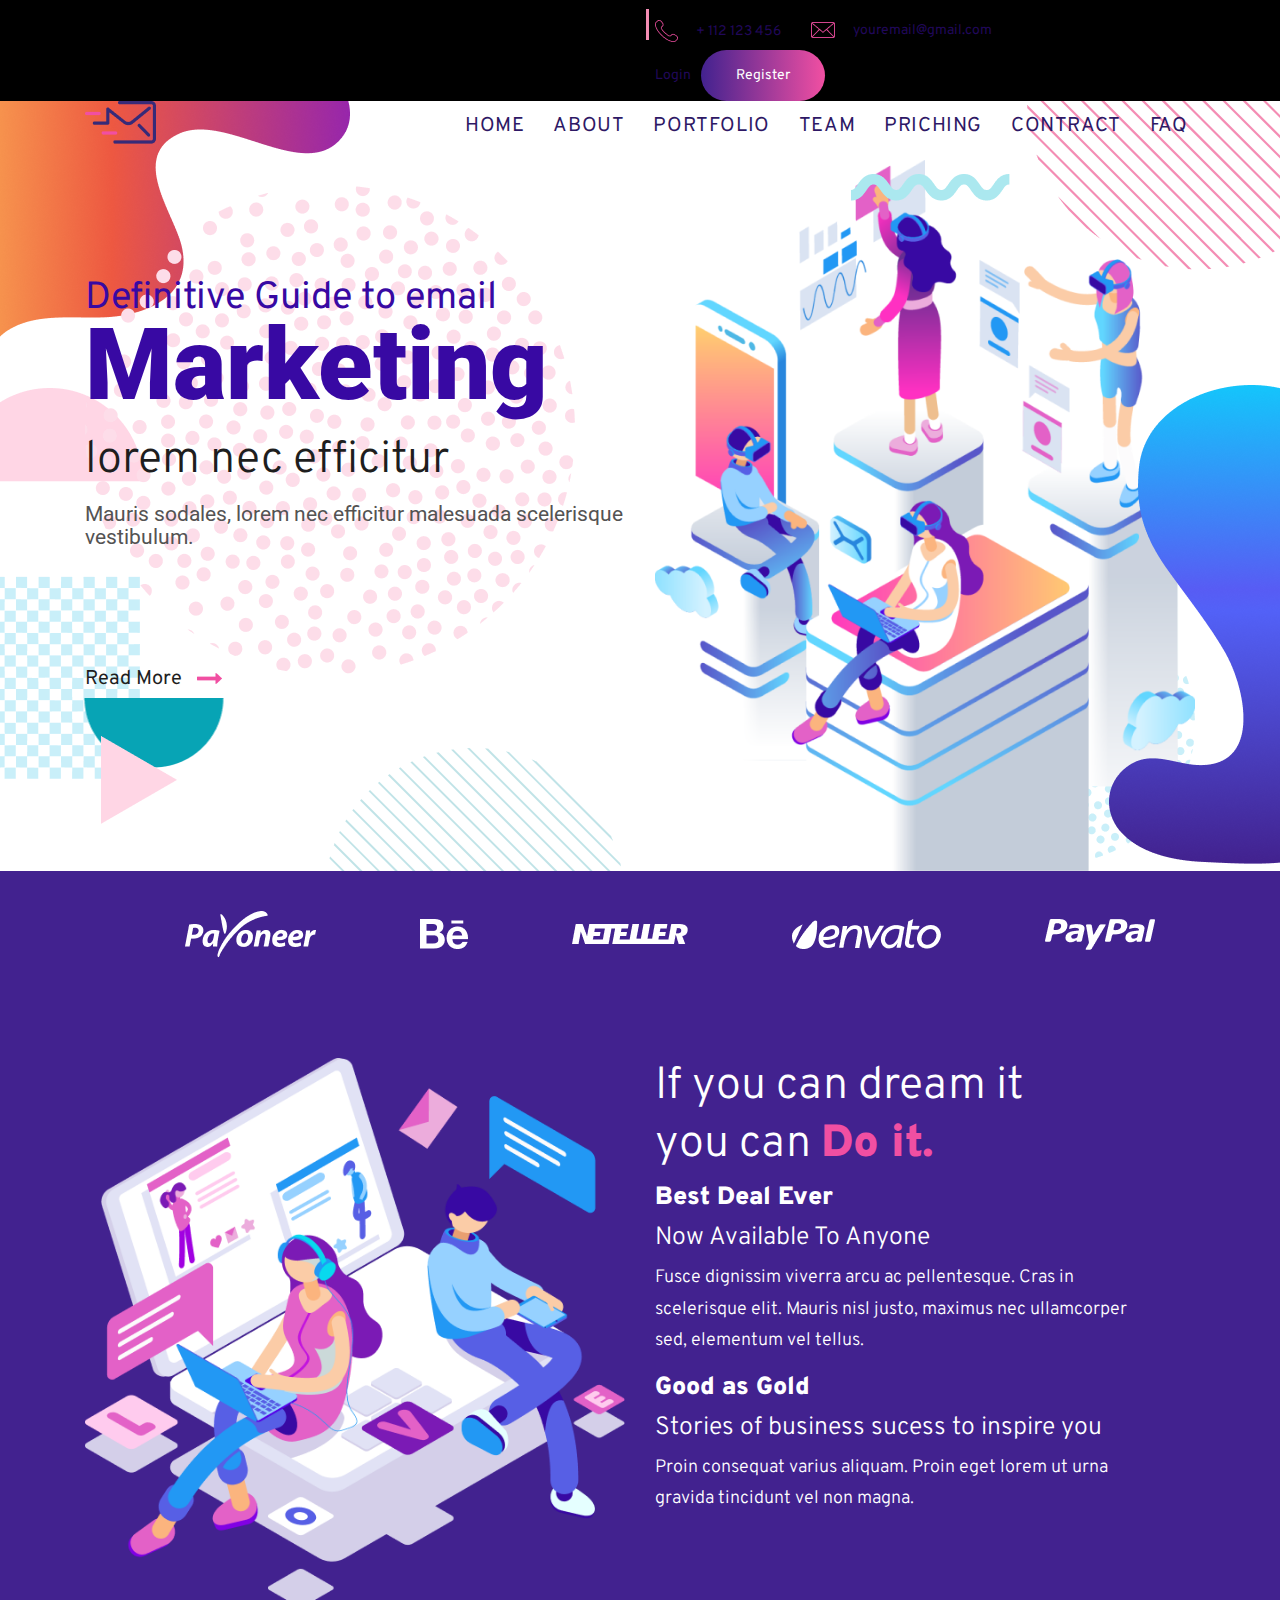
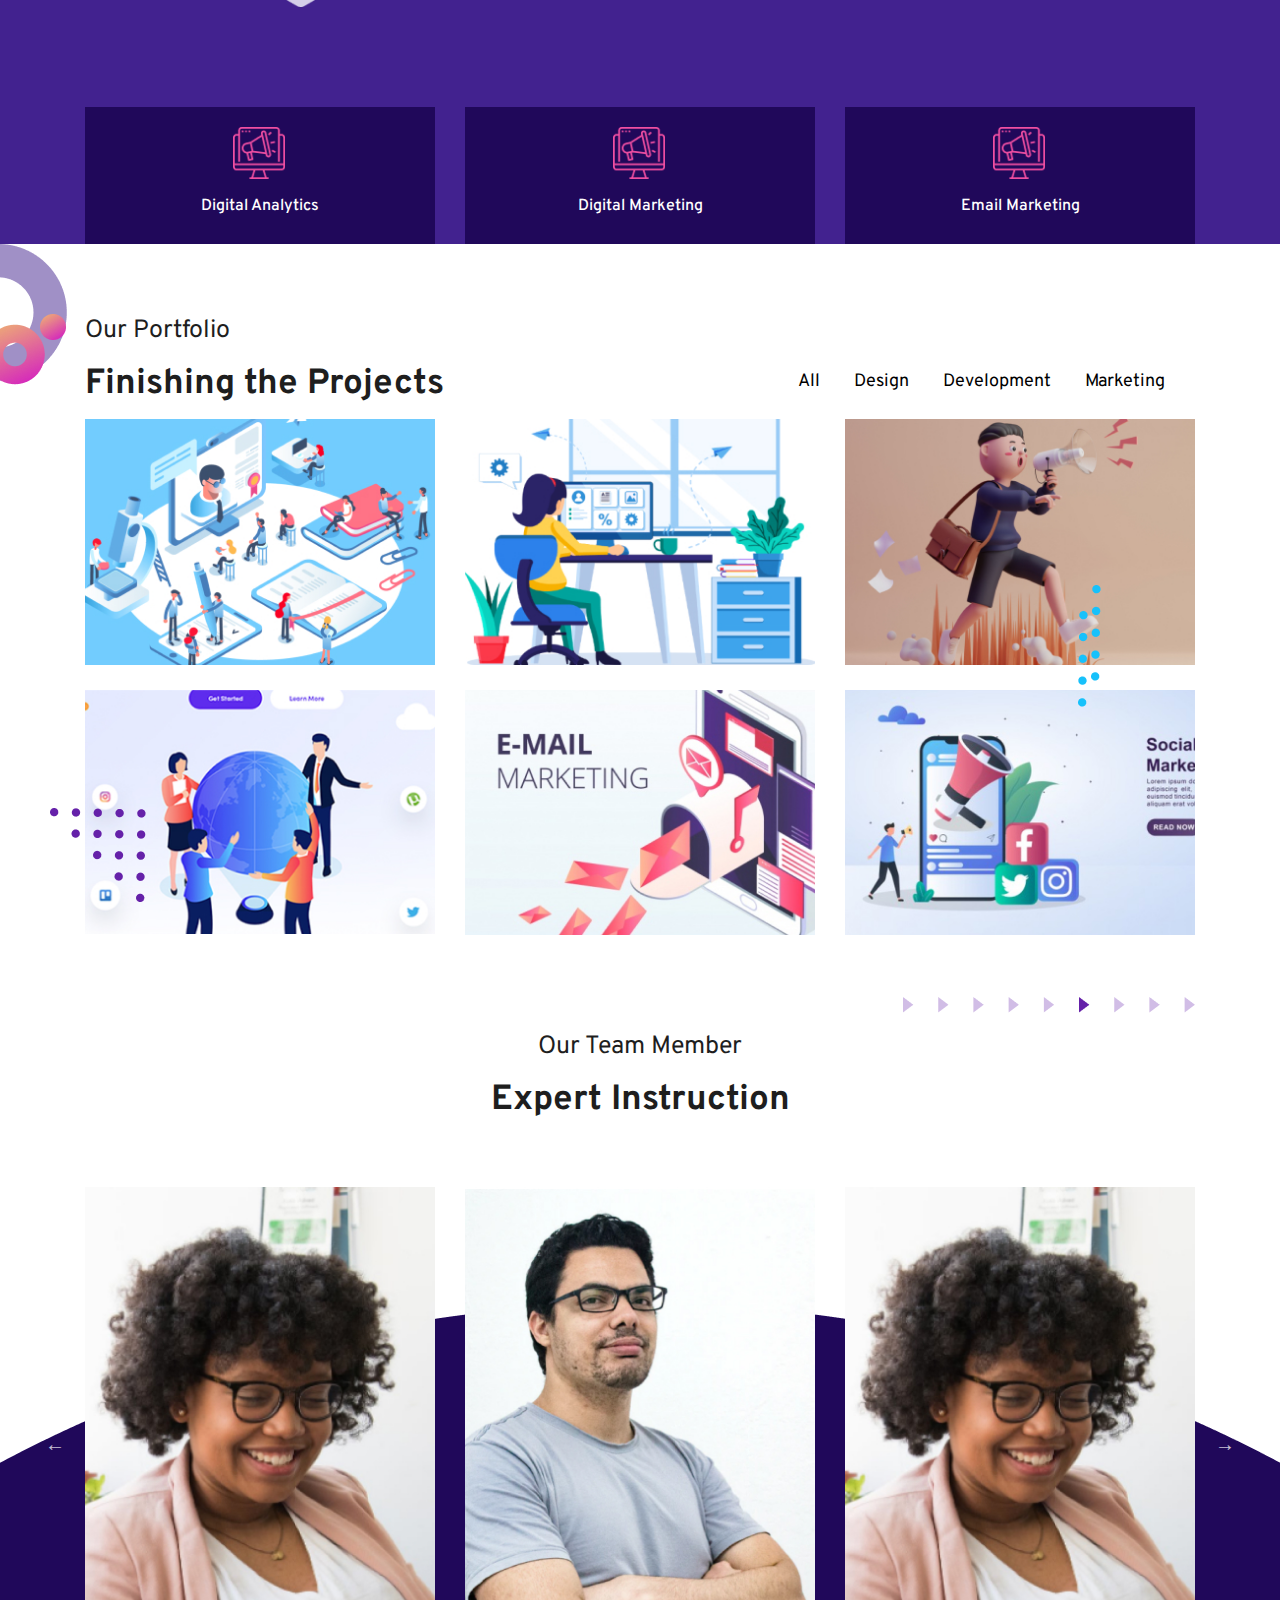
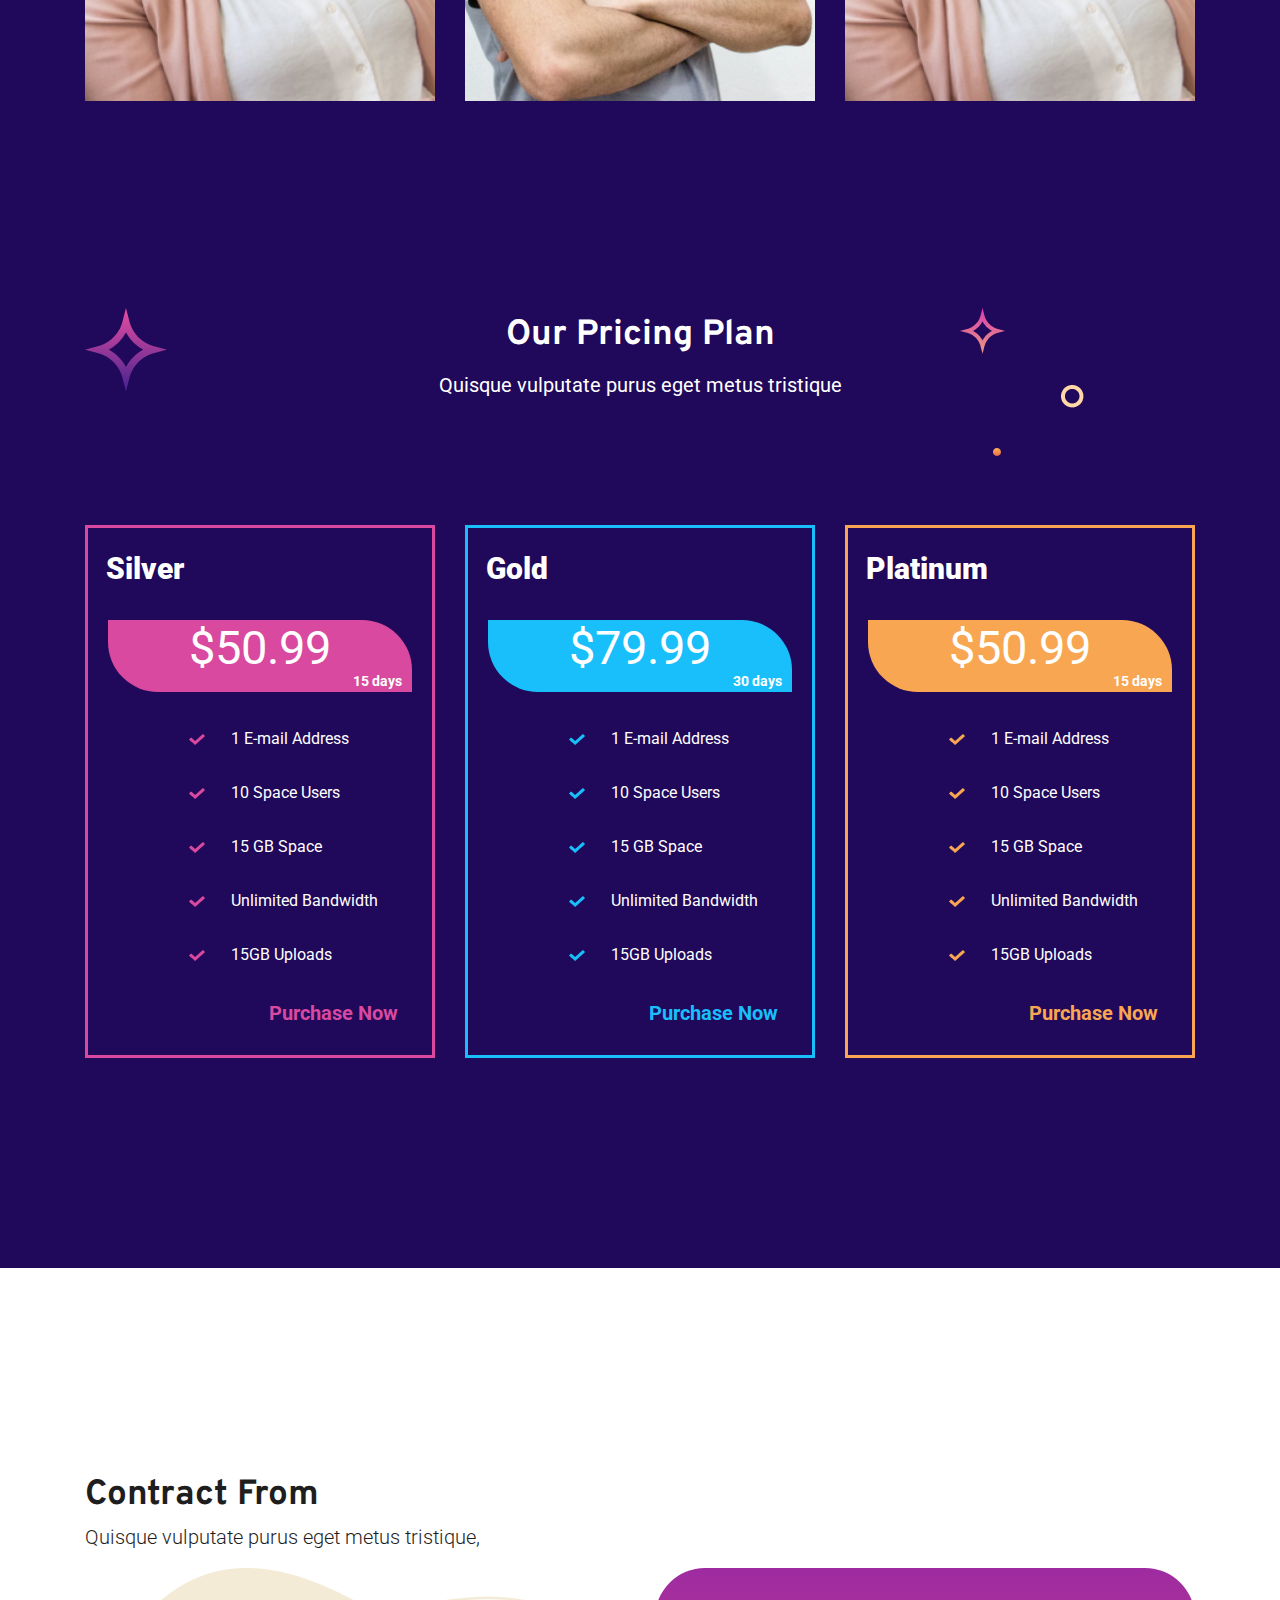
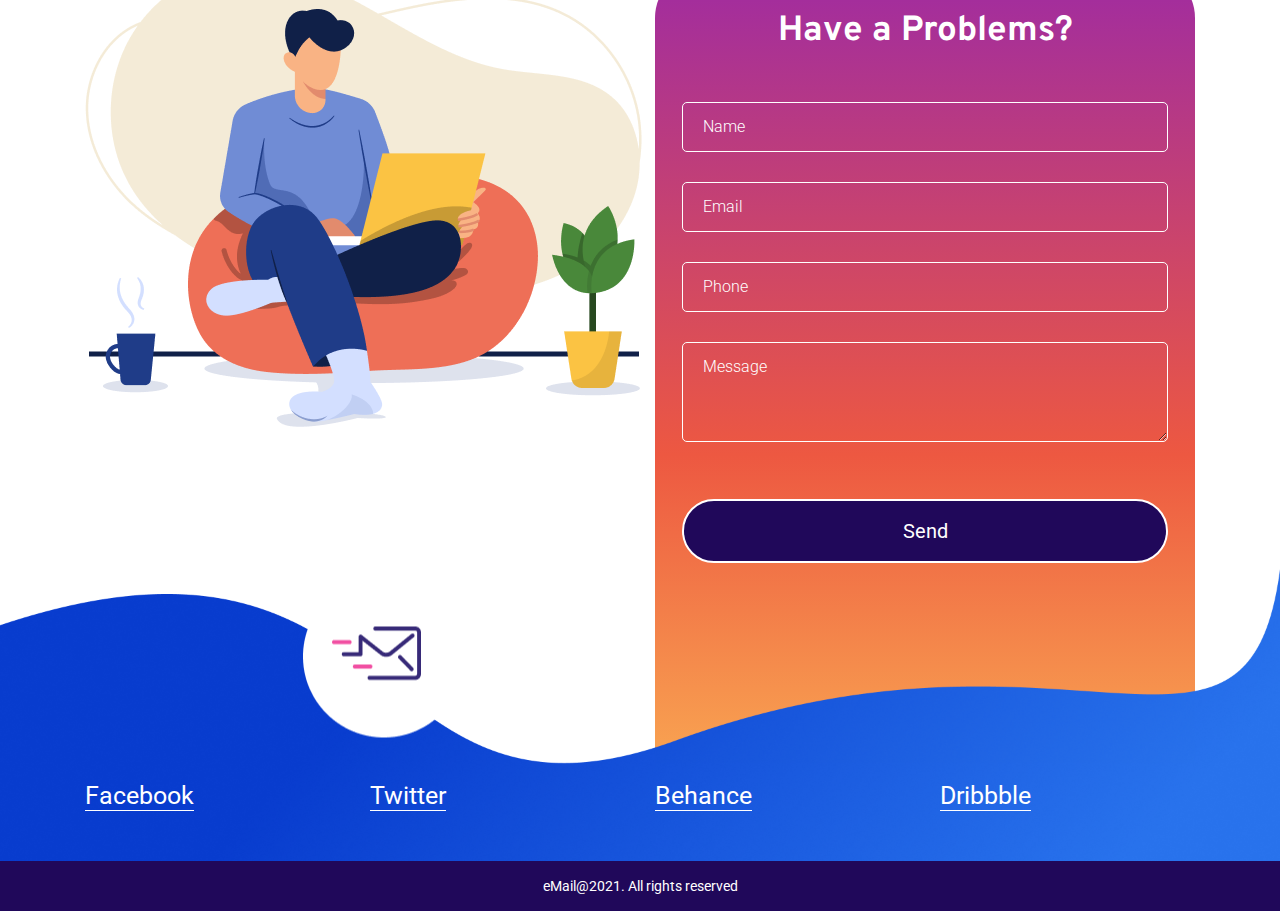
==== commit ae357ff0: "change header background" ====
--- a/index.html
+++ b/index.html
@@ -26,7 +26,7 @@
 
 <body>
     <!--header area stert-->
-    <div class="heder-area">
+    <div class="heder-area" style="background: #000">
         <div class="container">
             <div class="row">
                 <div class="offset-md-6 col-md-6">
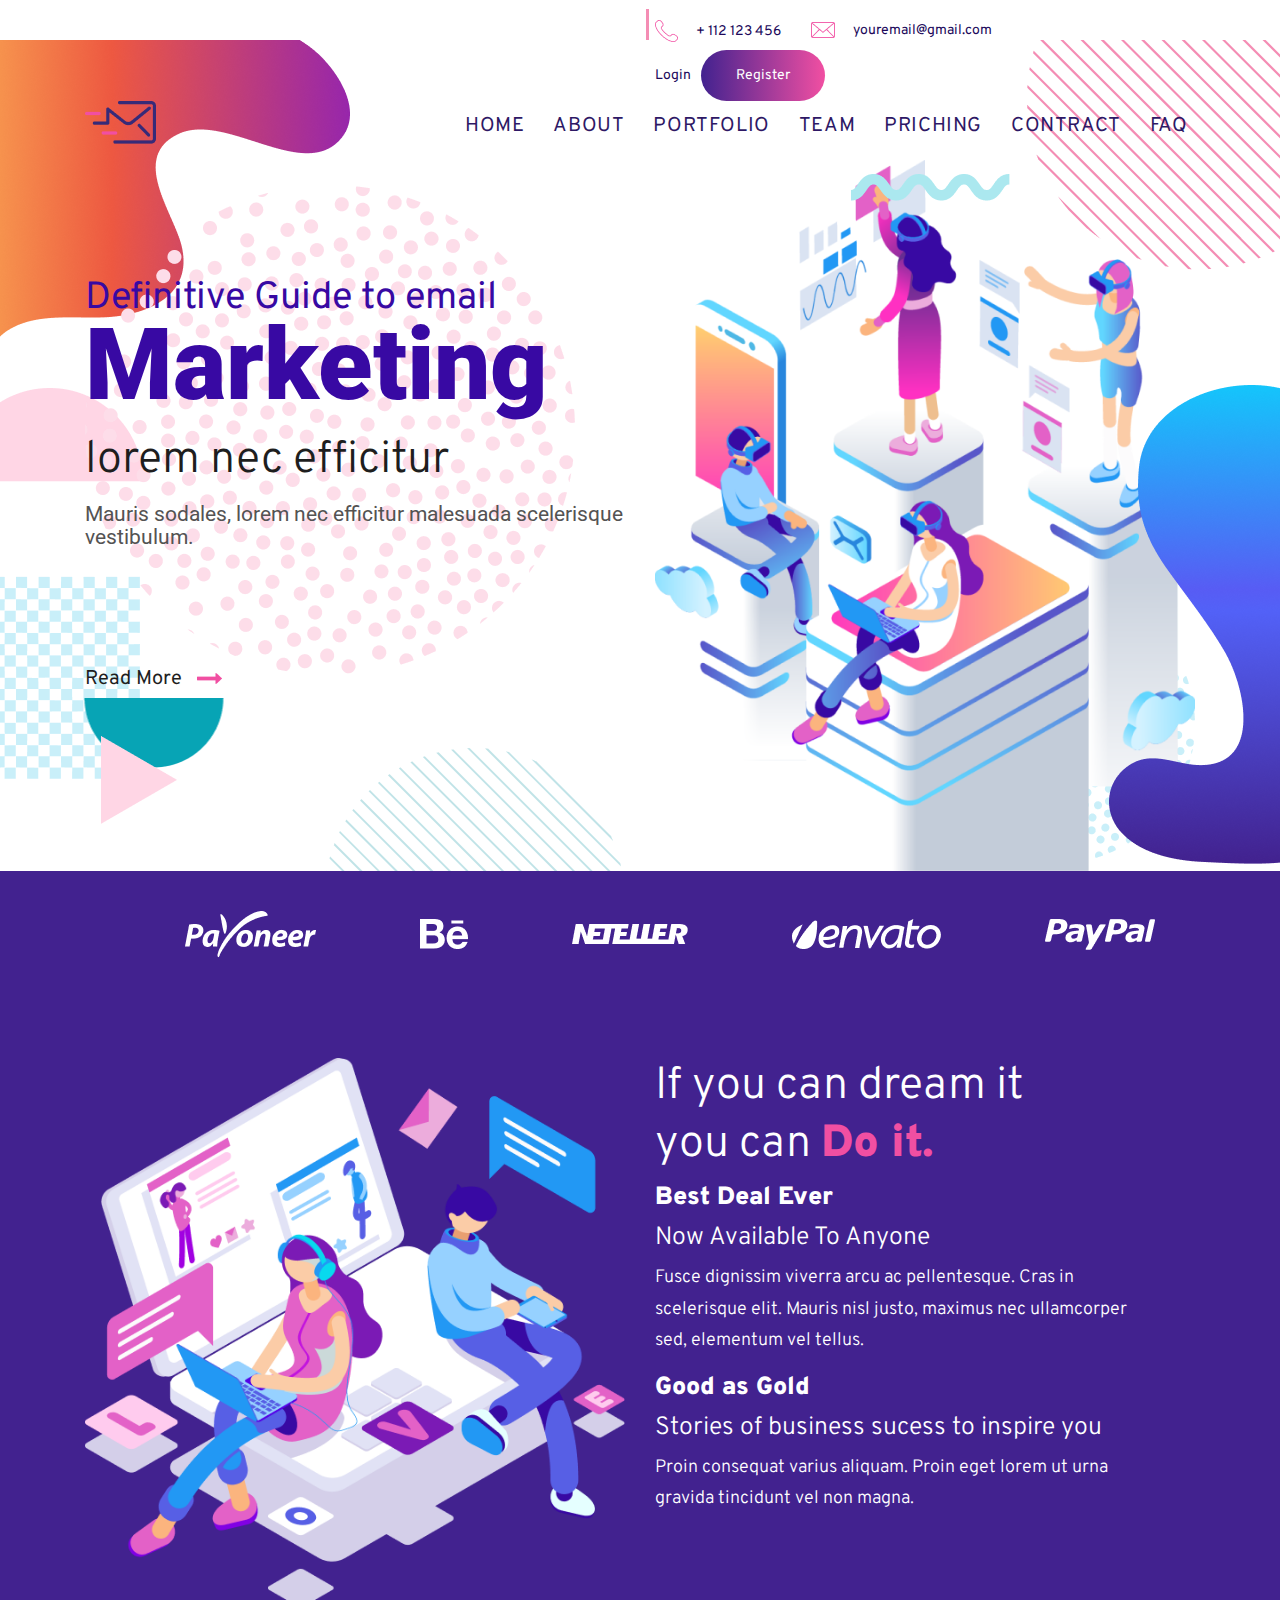
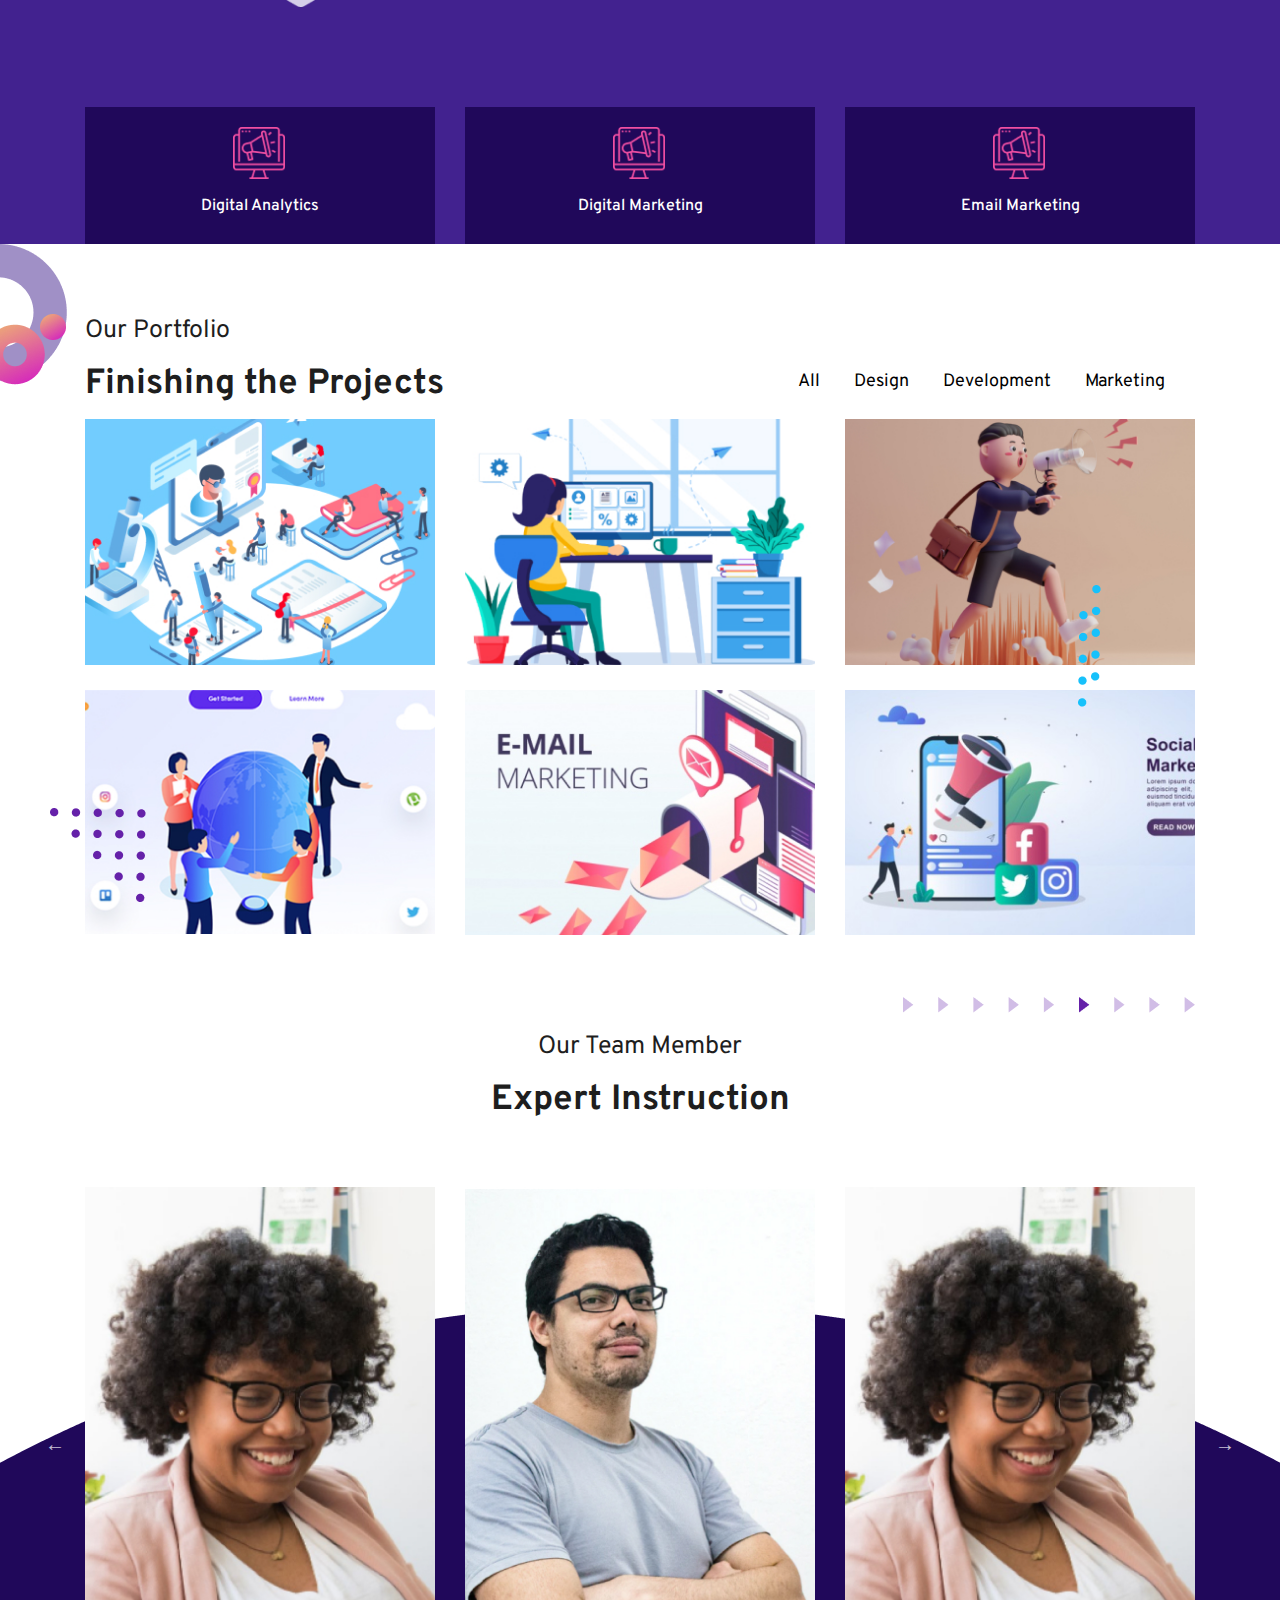
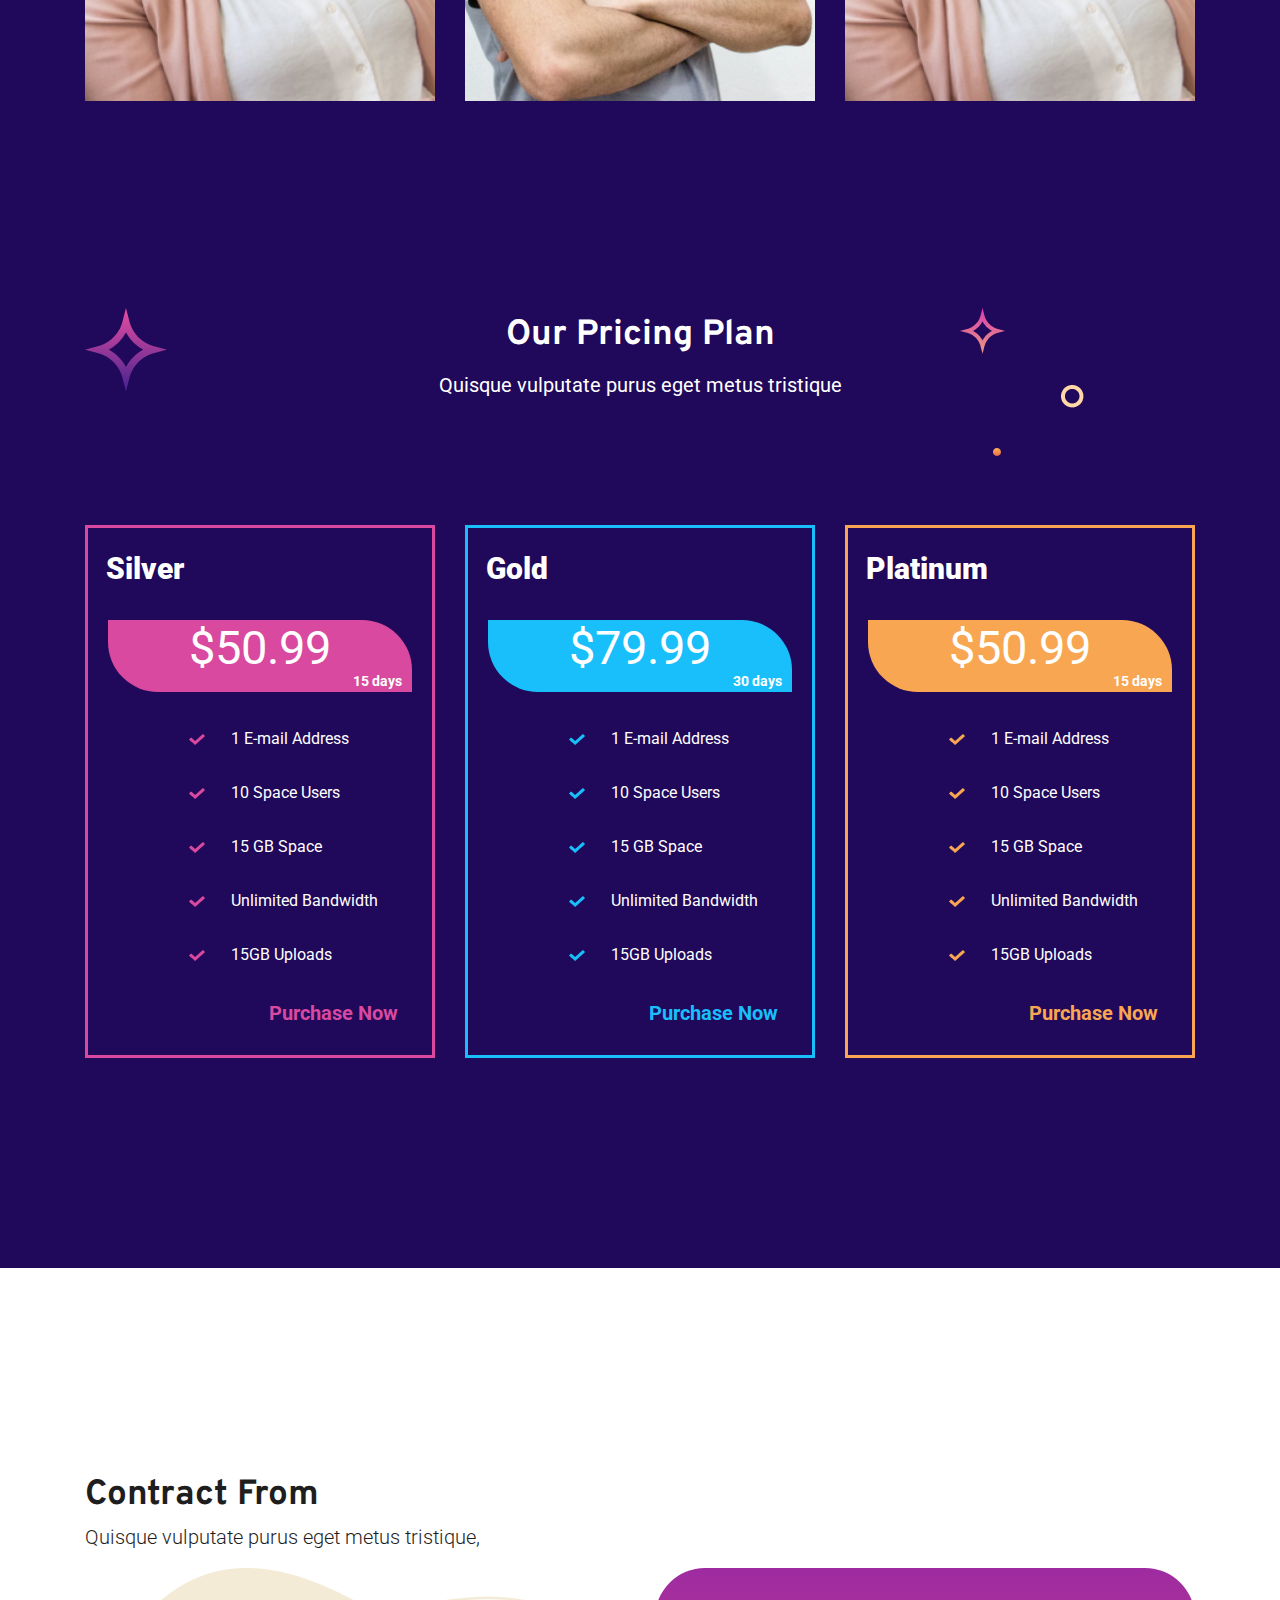
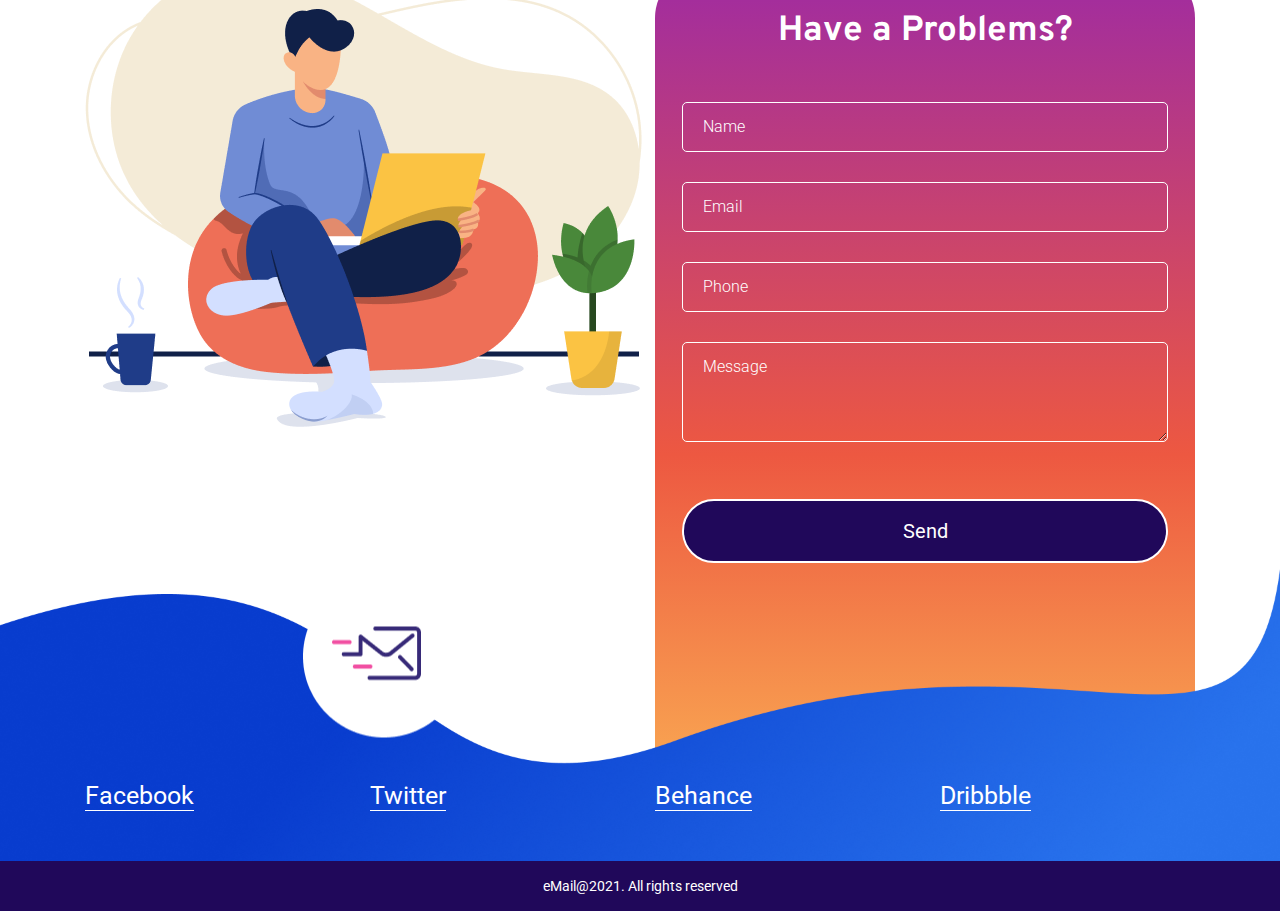
==== commit 2efb9f8f: "new add" ====
--- a/index.html
+++ b/index.html
@@ -26,7 +26,7 @@
 
 <body>
     <!--header area stert-->
-    <div class="heder-area" style="background: #000">
+    <div class="heder-area">
         <div class="container">
             <div class="row">
                 <div class="offset-md-6 col-md-6">
